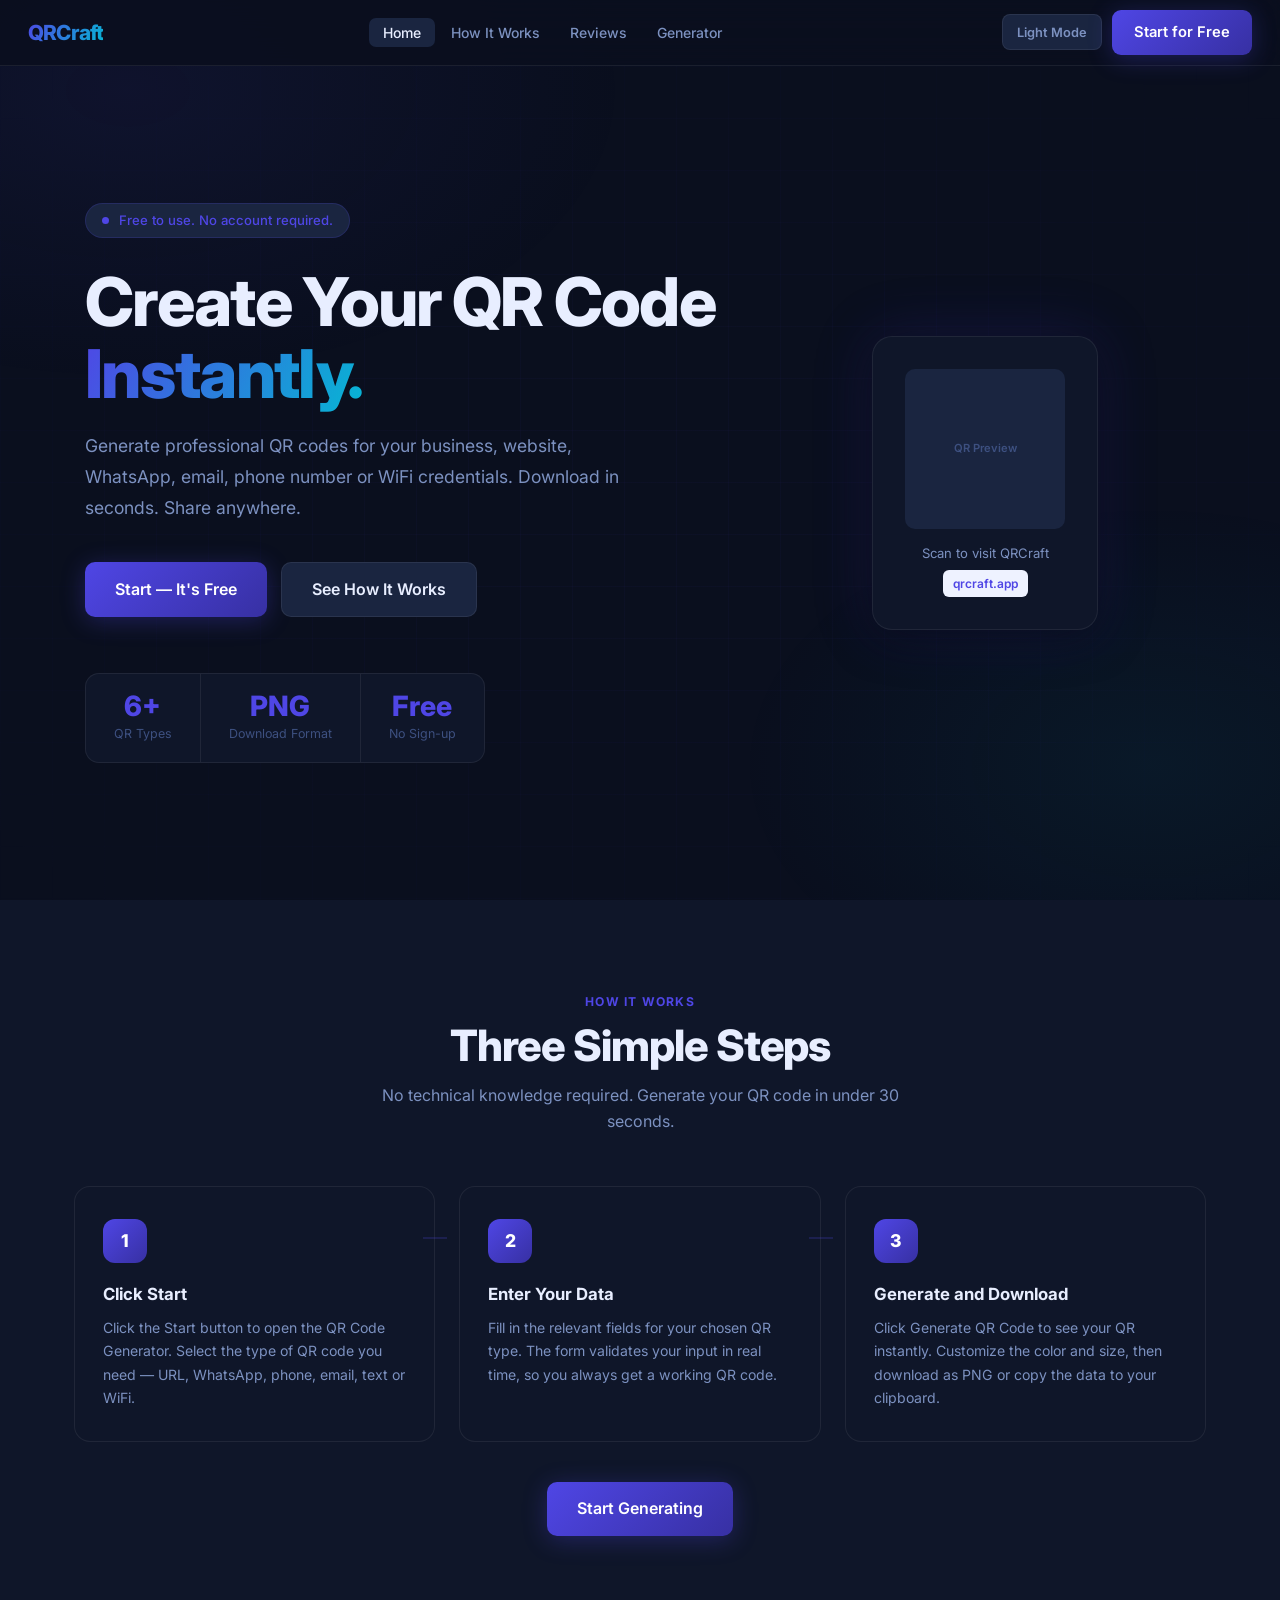
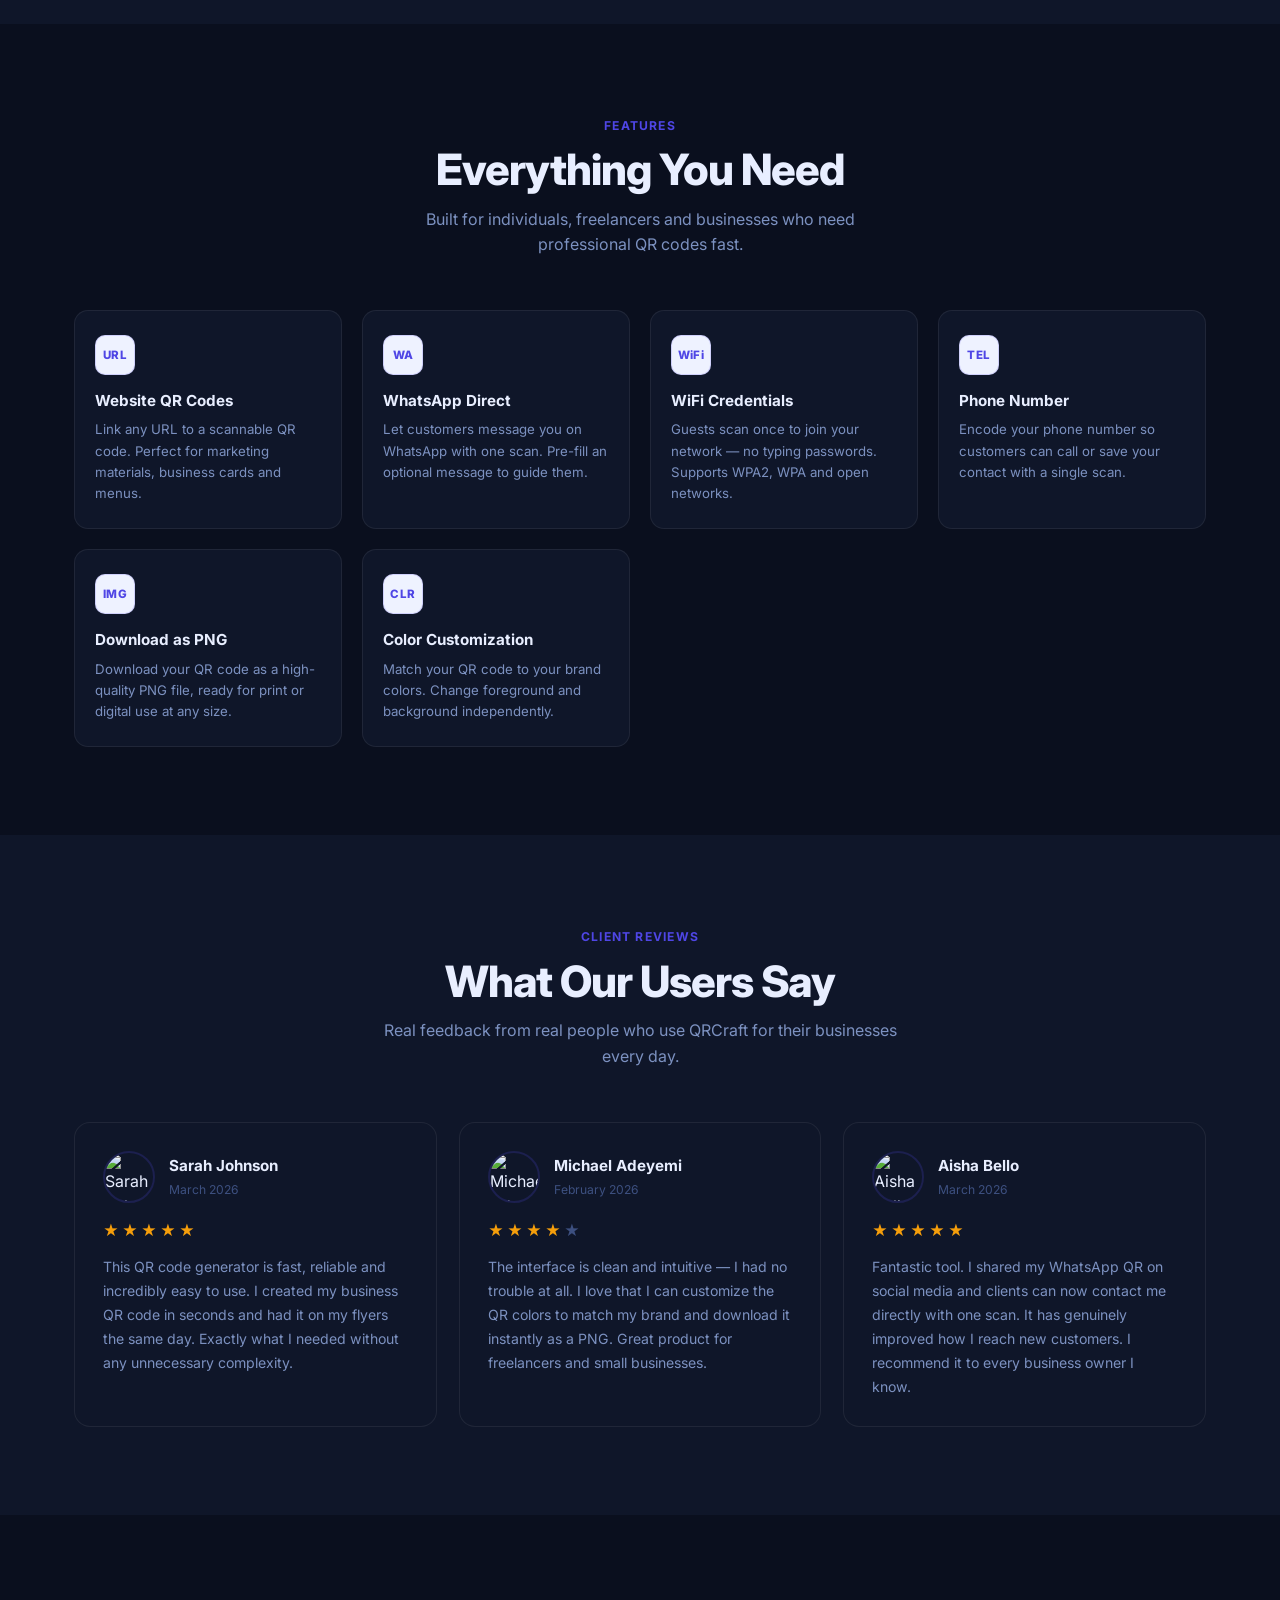
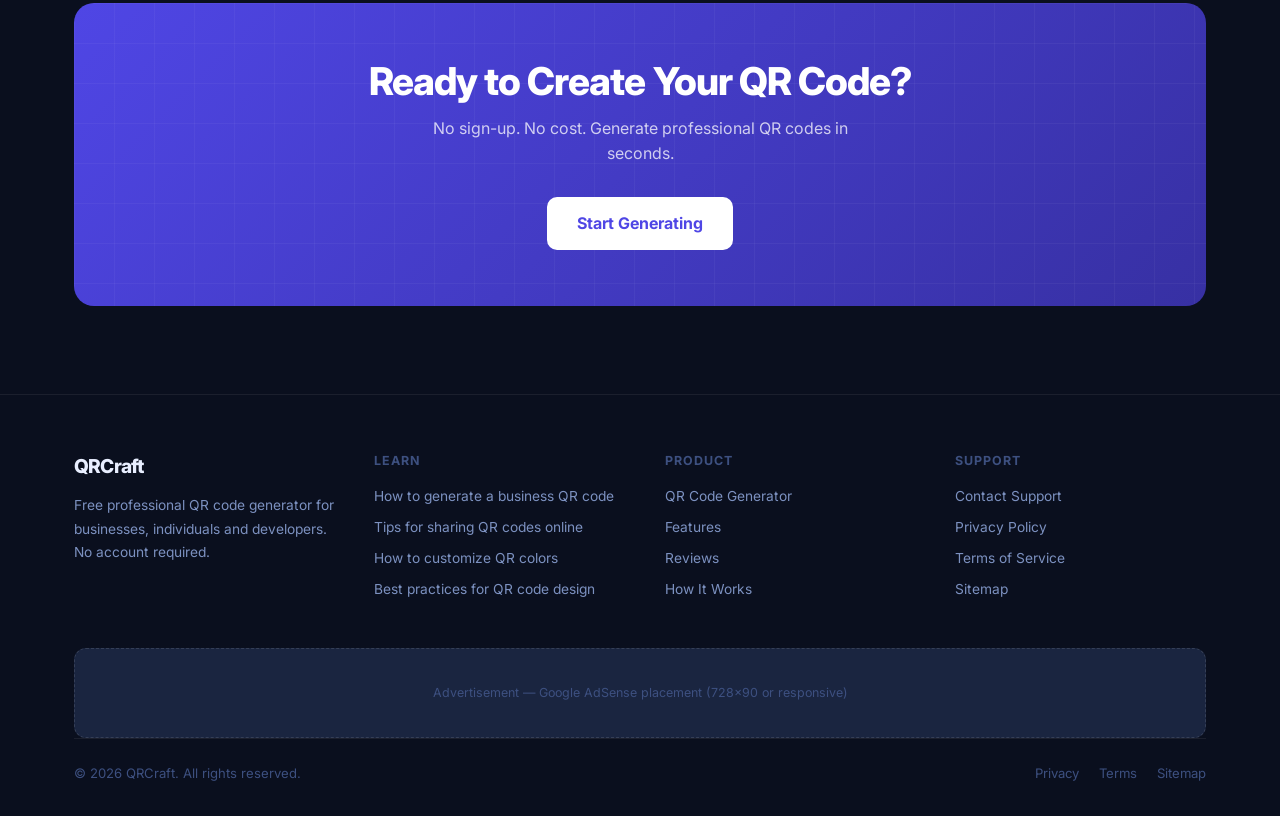
==== index.html @ cc289cbf "first commit" ====
<!DOCTYPE html>
<html lang="en" data-theme="dark">
<head>
  <meta charset="UTF-8" />
  <meta name="viewport" content="width=device-width, initial-scale=1.0" />
  <meta name="description" content="QRCraft — Create QR codes instantly for URLs, WhatsApp, Phone, Email, WiFi and more. Free, fast, no sign-up required." />
  <meta name="keywords" content="QR code generator, free QR code, WhatsApp QR, WiFi QR code, business QR code" />
  <meta name="robots" content="index, follow" />
  <title>QRCraft — Create Your QR Code Instantly</title>
  <link rel="preconnect" href="https://fonts.googleapis.com" />
  <link rel="preconnect" href="https://fonts.gstatic.com" crossorigin />
  <link href="https://fonts.googleapis.com/css2?family=Inter:wght@400;500;600;700;800&display=swap" rel="stylesheet" />
   <link rel="stylesheet" href="style.css">
</head>
<body>

  <!-- NAVBAR -->
  <header class="navbar" id="navbar">
    <a href="index.html" class="nav-logo">QRCraft</a>
    <nav>
      <ul class="nav-links">
        <li><a href="#home" class="active">Home</a></li>
        <li><a href="#how-it-works">How It Works</a></li>
        <li><a href="#reviews">Reviews</a></li>
        <li><a href="qrcode.html">Generator</a></li>
      </ul>
    </nav>
    <div class="nav-actions">
      <button class="btn-theme" id="themeToggle">Light Mode</button>
      <a href="qrcode.html" class="btn btn-brand nav-cta">Start for Free</a>
      <button class="hamburger" id="hamburger" aria-label="Open navigation" aria-expanded="false">
        <span></span><span></span><span></span>
      </button>
    </div>
  </header>

  <div class="mobile-nav" id="mobileNav">
    <a href="#home">Home</a>
    <a href="#how-it-works">How It Works</a>
    <a href="#reviews">Reviews</a>
    <a href="qrcode.html">Generator</a>
  </div>

  <!-- HERO -->
  <section id="home" class="hero">
    <div class="hero-grid"></div>
    <div class="container">
      <div class="hero-wrap">
        <div class="hero-content">
          <div class="hero-pill">
            <span class="hero-pill-dot"></span>
            Free to use. No account required.
          </div>
          <h1 class="hero-title">
            Create Your QR Code<br />
            <span class="hero-grad">Instantly.</span>
          </h1>
          <p class="hero-sub">
            Generate professional QR codes for your business, website, WhatsApp,
            email, phone number or WiFi credentials. Download in seconds.
            Share anywhere.
          </p>
          <div class="hero-btns">
            <a href="qrcode.html" class="btn btn-brand btn-lg">Start — It's Free</a>
            <a href="#how-it-works" class="btn btn-ghost btn-lg">See How It Works</a>
          </div>
          <div class="hero-stats">
            <div class="hstat">
              <span class="hstat-num">6+</span>
              <span class="hstat-lbl">QR Types</span>
            </div>
            <div class="hstat">
              <span class="hstat-num">PNG</span>
              <span class="hstat-lbl">Download Format</span>
            </div>
            <div class="hstat">
              <span class="hstat-num">Free</span>
              <span class="hstat-lbl">No Sign-up</span>
            </div>
          </div>
        </div>

        <div class="hero-visual">
          <div class="hero-qr-mockup">
            <div id="heroQR" style="width:160px;height:160px;margin:0 auto 14px;background:var(--surf);border-radius:10px;display:flex;align-items:center;justify-content:center;font-size:.7rem;color:var(--tx3);font-weight:600">
              QR Preview
            </div>
            <div class="hero-qr-caption">Scan to visit QRCraft</div>
            <div class="hero-qr-url">qrcraft.app</div>
          </div>
        </div>
      </div>
    </div>
  </section>

  <!-- HOW IT WORKS -->
  <section id="how-it-works" class="section" style="background:var(--bg2)">
    <div class="container">
      <div class="sec-head">
        <span class="sec-tag">How It Works</span>
        <h2 class="sec-title">Three Simple Steps</h2>
        <p class="sec-sub">No technical knowledge required. Generate your QR code in under 30 seconds.</p>
      </div>
      <div class="hiw-grid">
        <div class="hiw-card">
          <div class="hiw-num">1</div>
          <div class="hiw-title">Click Start</div>
          <p class="hiw-desc">Click the Start button to open the QR Code Generator. Select the type of QR code you need — URL, WhatsApp, phone, email, text or WiFi.</p>
          <div class="hiw-connector"></div>
        </div>
        <div class="hiw-card">
          <div class="hiw-num">2</div>
          <div class="hiw-title">Enter Your Data</div>
          <p class="hiw-desc">Fill in the relevant fields for your chosen QR type. The form validates your input in real time, so you always get a working QR code.</p>
          <div class="hiw-connector"></div>
        </div>
        <div class="hiw-card">
          <div class="hiw-num">3</div>
          <div class="hiw-title">Generate and Download</div>
          <p class="hiw-desc">Click Generate QR Code to see your QR instantly. Customize the color and size, then download as PNG or copy the data to your clipboard.</p>
        </div>
      </div>
      <div style="text-align:center;margin-top:40px">
        <a href="qrcode.html" class="btn btn-brand btn-lg">Start Generating</a>
      </div>
    </div>
  </section>

  <!-- FEATURES -->
  <section id="features" class="section">
    <div class="container">
      <div class="sec-head">
        <span class="sec-tag">Features</span>
        <h2 class="sec-title">Everything You Need</h2>
        <p class="sec-sub">Built for individuals, freelancers and businesses who need professional QR codes fast.</p>
      </div>
      <div class="features-grid">
        <div class="feature-card">
          <div class="feature-icon">URL</div>
          <div class="feature-title">Website QR Codes</div>
          <p class="feature-desc">Link any URL to a scannable QR code. Perfect for marketing materials, business cards and menus.</p>
        </div>
        <div class="feature-card">
          <div class="feature-icon">WA</div>
          <div class="feature-title">WhatsApp Direct</div>
          <p class="feature-desc">Let customers message you on WhatsApp with one scan. Pre-fill an optional message to guide them.</p>
        </div>
        <div class="feature-card">
          <div class="feature-icon">WiFi</div>
          <div class="feature-title">WiFi Credentials</div>
          <p class="feature-desc">Guests scan once to join your network — no typing passwords. Supports WPA2, WPA and open networks.</p>
        </div>
        <div class="feature-card">
          <div class="feature-icon">TEL</div>
          <div class="feature-title">Phone Number</div>
          <p class="feature-desc">Encode your phone number so customers can call or save your contact with a single scan.</p>
        </div>
        <div class="feature-card">
          <div class="feature-icon">IMG</div>
          <div class="feature-title">Download as PNG</div>
          <p class="feature-desc">Download your QR code as a high-quality PNG file, ready for print or digital use at any size.</p>
        </div>
        <div class="feature-card">
          <div class="feature-icon">CLR</div>
          <div class="feature-title">Color Customization</div>
          <p class="feature-desc">Match your QR code to your brand colors. Change foreground and background independently.</p>
        </div>
      </div>
    </div>
  </section>

  <!-- CLIENT REVIEWS -->
  <section id="reviews" class="section" style="background:var(--bg2)">
    <div class="container">
      <div class="sec-head">
        <span class="sec-tag">Client Reviews</span>
        <h2 class="sec-title">What Our Users Say</h2>
        <p class="sec-sub">Real feedback from real people who use QRCraft for their businesses every day.</p>
      </div>
      <div class="reviews-grid">

        <!-- Review 1 -->
        <div class="review-card">
          <div class="review-header">
            <img
              src="https://images.unsplash.com/photo-1494790108755-2616b612b786?w=100&h=100&fit=crop&crop=face"
              alt="Sarah Johnson"
              class="review-avatar"
              loading="lazy"
            />
            <div>
              <div class="review-name">Sarah Johnson</div>
              <div class="review-date">March 2026</div>
            </div>
          </div>
          <div class="review-stars">
            <span class="star">&#9733;</span>
            <span class="star">&#9733;</span>
            <span class="star">&#9733;</span>
            <span class="star">&#9733;</span>
            <span class="star">&#9733;</span>
          </div>
          <p class="review-text">
            This QR code generator is fast, reliable and incredibly easy to use.
            I created my business QR code in seconds and had it on my flyers the same day.
            Exactly what I needed without any unnecessary complexity.
          </p>
        </div>

        <!-- Review 2 -->
        <div class="review-card">
          <div class="review-header">
            <img
              src="https://images.unsplash.com/photo-1507003211169-0a1dd7228f2d?w=100&h=100&fit=crop&crop=face"
              alt="Michael Adeyemi"
              class="review-avatar"
              loading="lazy"
            />
            <div>
              <div class="review-name">Michael Adeyemi</div>
              <div class="review-date">February 2026</div>
            </div>
          </div>
          <div class="review-stars">
            <span class="star">&#9733;</span>
            <span class="star">&#9733;</span>
            <span class="star">&#9733;</span>
            <span class="star">&#9733;</span>
            <span class="star" style="color:var(--tx3)">&#9733;</span>
          </div>
          <p class="review-text">
            The interface is clean and intuitive — I had no trouble at all.
            I love that I can customize the QR colors to match my brand and download
            it instantly as a PNG. Great product for freelancers and small businesses.
          </p>
        </div>

        <!-- Review 3 -->
        <div class="review-card">
          <div class="review-header">
            <img
              src="https://images.unsplash.com/photo-1531123897727-8f129e1688ce?w=100&h=100&fit=crop&crop=face"
              alt="Aisha Bello"
              class="review-avatar"
              loading="lazy"
            />
            <div>
              <div class="review-name">Aisha Bello</div>
              <div class="review-date">March 2026</div>
            </div>
          </div>
          <div class="review-stars">
            <span class="star">&#9733;</span>
            <span class="star">&#9733;</span>
            <span class="star">&#9733;</span>
            <span class="star">&#9733;</span>
            <span class="star">&#9733;</span>
          </div>
          <p class="review-text">
            Fantastic tool. I shared my WhatsApp QR on social media and clients
            can now contact me directly with one scan. It has genuinely improved
            how I reach new customers. I recommend it to every business owner I know.
          </p>
        </div>

      </div>
    </div>
  </section>

  <!-- CTA BANNER -->
  <section class="section">
    <div class="container">
      <div style="background:linear-gradient(135deg,var(--brand),var(--brand-dark));border-radius:20px;padding:56px 48px;text-align:center;position:relative;overflow:hidden">
        <div style="position:absolute;inset:0;background-image:linear-gradient(rgba(255,255,255,.04) 1px,transparent 1px),linear-gradient(90deg,rgba(255,255,255,.04) 1px,transparent 1px);background-size:40px 40px;pointer-events:none"></div>
        <h2 style="font-size:clamp(1.8rem,4vw,2.4rem);font-weight:800;color:#fff;margin-bottom:12px;position:relative">Ready to Create Your QR Code?</h2>
        <p style="color:rgba(255,255,255,.75);font-size:1rem;margin-bottom:30px;max-width:480px;margin-left:auto;margin-right:auto;position:relative">No sign-up. No cost. Generate professional QR codes in seconds.</p>
        <a href="qrcode.html" class="btn btn-lg" style="background:#fff;color:var(--brand);font-weight:700;position:relative">Start Generating</a>
      </div>
    </div>
  </section>

  <!-- FOOTER -->
  <footer class="footer">
    <div class="container">
      <div class="footer-grid">
        <div>
          <div class="nav-logo" style="-webkit-text-fill-color:unset;background:none;color:var(--tx);font-size:1.2rem;font-weight:800">QRCraft</div>
          <p class="footer-brand-desc">Free professional QR code generator for businesses, individuals and developers. No account required.</p>
        </div>
        <div>
          <div class="footer-col-title">Learn</div>
          <div class="footer-links">
            <a href="qrcode.html#how-it-works">How to generate a business QR code</a>
            <a href="qrcode.html#how-it-works">Tips for sharing QR codes online</a>
            <a href="qrcode.html#features">How to customize QR colors</a>
            <a href="qrcode.html#features">Best practices for QR code design</a>
          </div>
        </div>
        <div>
          <div class="footer-col-title">Product</div>
          <div class="footer-links">
            <a href="qrcode.html">QR Code Generator</a>
            <a href="#features">Features</a>
            <a href="#reviews">Reviews</a>
            <a href="#how-it-works">How It Works</a>
          </div>
        </div>
        <div>
          <div class="footer-col-title">Support</div>
          <div class="footer-links">
            <a href="mailto:support@qrcraft.app">Contact Support</a>
            <a href="#">Privacy Policy</a>
            <a href="#">Terms of Service</a>
            <a href="#">Sitemap</a>
          </div>
        </div>
      </div>

      <!-- Ad Slot -->
      <div class="ad-slot">
        Advertisement — Google AdSense placement (728x90 or responsive)
      </div>

      <div class="footer-bottom">
        <span>&copy; 2026 QRCraft. All rights reserved.</span>
        <div class="footer-bottom-links">
          <a href="#">Privacy</a>
          <a href="#">Terms</a>
          <a href="#">Sitemap</a>
        </div>
      </div>
    </div>
  </footer>

  <!-- BACK TO TOP -->
  <button class="btt" id="btt" onclick="window.scrollTo({top:0,behavior:'smooth'})" aria-label="Back to top">&#8593;</button>

  <!-- TOAST -->
  <div class="toast-region" id="toastRegion"></div>

  <script>
    // Theme
    const saved = localStorage.getItem('qrc_theme') || 'dark';
    document.documentElement.setAttribute('data-theme', saved);
    document.getElementById('themeToggle').textContent = saved === 'dark' ? 'Light Mode' : 'Dark Mode';
    document.getElementById('themeToggle').addEventListener('click', function() {
      const cur = document.documentElement.getAttribute('data-theme');
      const next = cur === 'dark' ? 'light' : 'dark';
      document.documentElement.setAttribute('data-theme', next);
      localStorage.setItem('qrc_theme', next);
      this.textContent = next === 'dark' ? 'Light Mode' : 'Dark Mode';
    });
    // Hamburger
    document.getElementById('hamburger').addEventListener('click', function() {
      const nav = document.getElementById('mobileNav');
      const open = nav.classList.toggle('open');
      this.classList.toggle('open', open);
      this.setAttribute('aria-expanded', String(open));
    });
    // Back to top
    window.addEventListener('scroll', () => {
      document.getElementById('btt').classList.toggle('vis', window.scrollY > 400);
    }, { passive: true });
    // Hero QR mockup (static demo)
    window.addEventListener('load', function() {
      if (window.QRCode) {
        const wrap = document.getElementById('heroQR');
        wrap.innerHTML = '';
        new QRCode(wrap, { text: 'https://qrcraft.app', width: 160, height: 160, colorDark: '#4f46e5', colorLight: '#ffffff', correctLevel: QRCode.CorrectLevel.M });
      }
    });
  </script>
  <script src="https://cdnjs.cloudflare.com/ajax/libs/qrcodejs/1.0.0/qrcode.min.js"></script>
</body>
</html>
---- style.css ----
/* ============================================================
   QRCraft — style.css
   Two-color system: Indigo #4f46e5 (brand) + Slate neutrals
   Font: Inter (Google Fonts)
   Mobile-first, production SaaS design system
============================================================ */

/* ── DESIGN TOKENS ── */
:root {
  --brand:       #4f46e5;
  --brand-dark:  #3730a3;
  --brand-light: #eef2ff;
  --brand-glow:  rgba(79, 70, 229, 0.22);
  --brand-border:rgba(79, 70, 229, 0.2);

  --accent:      #06b6d4;
  --accent-dark: #0891b2;

  --success:     #16a34a;
  --danger:      #dc2626;
  --warn:        #d97706;

  /* Dark theme (default) */
  --bg:          #0a0f1e;
  --bg2:         #0f1629;
  --bg3:         #141d35;
  --glass:       rgba(10, 15, 30, 0.9);
  --surf:        #1a2540;
  --surf2:       #1f2d4a;
  --bdr:         rgba(255, 255, 255, 0.07);
  --bdr2:        rgba(255, 255, 255, 0.12);
  --tx:          #e8eeff;
  --tx2:         #7c91c0;
  --tx3:         #3d5080;
  --shad:        0 8px 40px rgba(0, 0, 0, 0.5);
  --shad-brand:  0 4px 24px rgba(79, 70, 229, 0.3);
}

[data-theme="light"] {
  --bg:          #f5f7ff;
  --bg2:         #ffffff;
  --bg3:         #eef1ff;
  --glass:       rgba(245, 247, 255, 0.94);
  --surf:        #e8edff;
  --surf2:       #dce4ff;
  --bdr:         rgba(0, 0, 0, 0.08);
  --bdr2:        rgba(0, 0, 0, 0.14);
  --tx:          #0d1433;
  --tx2:         #3d5080;
  --tx3:         #8ba3cc;
  --shad:        0 8px 40px rgba(0, 0, 0, 0.1);
  --shad-brand:  0 4px 24px rgba(79, 70, 229, 0.18);
}

/* ── RESET ── */
*, *::before, *::after { box-sizing: border-box; margin: 0; padding: 0; }
html { scroll-behavior: smooth; font-size: 16px; -webkit-font-smoothing: antialiased; }
body {
  font-family: 'Inter', sans-serif;
  background: var(--bg);
  color: var(--tx);
  min-height: 100vh;
  overflow-x: hidden;
  transition: background 0.3s, color 0.3s;
  line-height: 1.6;
}
img  { max-width: 100%; display: block; }
a    { color: inherit; text-decoration: none; }
button { cursor: pointer; font-family: 'Inter', sans-serif; border: none; background: none; }
input, textarea, select { font-family: 'Inter', sans-serif; }
h1, h2, h3, h4 { line-height: 1.15; letter-spacing: -0.025em; }

/* ── AMBIENT BACKGROUND ── */
body::before {
  content: '';
  position: fixed; inset: 0; z-index: 0; pointer-events: none;
  background:
    radial-gradient(ellipse 60% 50% at 10% 10%, rgba(79, 70, 229, 0.08) 0%, transparent 65%),
    radial-gradient(ellipse 50% 45% at 90% 85%, rgba(6, 182, 212, 0.06) 0%, transparent 65%);
}

/* ── LAYOUT ── */
.container { max-width: 1180px; margin: 0 auto; padding: 0 24px; position: relative; z-index: 1; }
.section    { padding: 88px 0; position: relative; z-index: 1; }

/* ── NAVBAR ── */
.navbar {
  position: sticky; top: 0; z-index: 900;
  height: 66px;
  display: flex; align-items: center; justify-content: space-between; gap: 16px;
  padding: 0 28px;
  background: var(--glass);
  backdrop-filter: blur(20px);
  -webkit-backdrop-filter: blur(20px);
  border-bottom: 1px solid var(--bdr);
  transition: background 0.3s;
}
.nav-logo {
  font-size: 1.3rem; font-weight: 800; letter-spacing: -0.04em;
  background: linear-gradient(120deg, var(--brand), var(--accent));
  -webkit-background-clip: text; -webkit-text-fill-color: transparent;
  background-clip: text;
  white-space: nowrap;
}
.nav-links {
  display: flex; align-items: center; gap: 2px; list-style: none;
}
.nav-links a {
  padding: 6px 14px; border-radius: 7px;
  font-size: 0.875rem; font-weight: 500; color: var(--tx2);
  transition: background 0.15s, color 0.15s;
}
.nav-links a:hover, .nav-links a.active { color: var(--tx); background: var(--surf); }
.nav-actions { display: flex; align-items: center; gap: 10px; }
.btn-theme {
  height: 36px; padding: 0 14px; border-radius: 8px;
  background: var(--surf); border: 1.5px solid var(--bdr);
  color: var(--tx2); font-size: 0.8rem; font-weight: 600;
  transition: all 0.15s; white-space: nowrap;
}
.btn-theme:hover { color: var(--tx); background: var(--surf2); }
.hamburger {
  display: none;
  flex-direction: column; justify-content: center; align-items: center; gap: 5px;
  width: 42px; height: 42px; border-radius: 8px;
  background: var(--surf); border: 1.5px solid var(--bdr);
}
.hamburger span { display: block; width: 18px; height: 2px; background: var(--tx); border-radius: 2px; transition: all 0.25s; }
.hamburger.open span:nth-child(1) { transform: translateY(7px) rotate(45deg); }
.hamburger.open span:nth-child(2) { opacity: 0; }
.hamburger.open span:nth-child(3) { transform: translateY(-7px) rotate(-45deg); }
.mobile-nav {
  display: none; position: fixed; top: 66px; left: 0; right: 0; z-index: 899;
  background: var(--glass); backdrop-filter: blur(20px);
  border-bottom: 1px solid var(--bdr);
  flex-direction: column; gap: 2px; padding: 10px 20px 16px;
}
.mobile-nav.open { display: flex; }
.mobile-nav a {
  padding: 11px 14px; border-radius: 8px;
  font-size: 0.95rem; color: var(--tx2);
  transition: background 0.15s, color 0.15s;
}
.mobile-nav a:hover { color: var(--tx); background: var(--surf); }

/* ── BUTTONS ── */
.btn {
  display: inline-flex; align-items: center; justify-content: center; gap: 8px;
  padding: 11px 22px; border-radius: 9px;
  font-size: 0.92rem; font-weight: 600;
  transition: transform 0.15s, box-shadow 0.15s, filter 0.15s;
  cursor: pointer; white-space: nowrap;
}
.btn:active { transform: scale(0.97) !important; }
.btn-brand {
  background: linear-gradient(135deg, var(--brand), var(--brand-dark));
  color: #fff; box-shadow: var(--shad-brand);
}
.btn-brand:hover { transform: translateY(-2px); box-shadow: 0 8px 30px var(--brand-glow); filter: brightness(1.08); }
.btn-ghost {
  background: var(--surf); border: 1.5px solid var(--bdr); color: var(--tx);
}
.btn-ghost:hover { background: var(--surf2); transform: translateY(-1px); }
.btn-outline-brand {
  background: transparent; border: 2px solid var(--brand); color: var(--brand);
}
.btn-outline-brand:hover { background: var(--brand-light); transform: translateY(-1px); }
.btn-lg  { padding: 14px 30px; font-size: 1rem; border-radius: 10px; }
.btn-sm  { padding: 7px 14px; font-size: 0.82rem; }
.btn-block { width: 100%; }

/* ── BADGES ── */
.badge {
  display: inline-flex; align-items: center; padding: 3px 10px;
  border-radius: 100px; font-size: 0.72rem; font-weight: 700; letter-spacing: 0.04em;
}
.bdg-brand { background: var(--brand-light); color: var(--brand); border: 1px solid var(--brand-border); }
.bdg-success { background: rgba(22, 163, 74, 0.1); color: var(--success); border: 1px solid rgba(22, 163, 74, 0.25); }
.bdg-warn   { background: rgba(217, 119, 6, 0.1); color: var(--warn);    border: 1px solid rgba(217, 119, 6, 0.25); }

/* ── FORM ELEMENTS ── */
.fi {
  width: 100%; background: var(--surf); border: 1.5px solid var(--bdr);
  color: var(--tx); border-radius: 9px; padding: 11px 15px;
  font-size: 0.92rem; outline: none;
  transition: border-color 0.15s, box-shadow 0.15s;
  -webkit-appearance: none;
}
.fi:focus { border-color: var(--brand); box-shadow: 0 0 0 3px var(--brand-glow); }
.fi::placeholder { color: var(--tx3); }
.fi.error { border-color: var(--danger); box-shadow: 0 0 0 3px rgba(220, 38, 38, 0.15); }
select.fi { cursor: pointer; }
select.fi option { background: var(--bg2); color: var(--tx); }
.fi-group { display: flex; flex-direction: column; gap: 5px; margin-bottom: 16px; }
.fi-label {
  font-size: 0.8rem; font-weight: 600; color: var(--tx2);
  text-transform: uppercase; letter-spacing: 0.03em;
}
.fi-error { font-size: 0.78rem; color: var(--danger); margin-top: 3px; display: none; }
.fi-error.show { display: block; }
.fi-hint  { font-size: 0.78rem; color: var(--tx3); margin-top: 3px; }

/* ── SECTION HEADER ── */
.sec-head  { text-align: center; margin-bottom: 52px; }
.sec-tag   { display: inline-block; font-size: 0.76rem; font-weight: 700; letter-spacing: 0.1em; text-transform: uppercase; color: var(--brand); margin-bottom: 10px; }
.sec-title { font-size: clamp(1.9rem, 4vw, 2.7rem); font-weight: 800; margin-bottom: 12px; }
.sec-sub   { color: var(--tx2); font-size: 1rem; max-width: 520px; margin: 0 auto; }

/* ── HERO (landing page) ── */
.hero {
  min-height: calc(100vh - 66px);
  display: flex; align-items: center;
  padding: 80px 0;
  position: relative; overflow: hidden;
}
.hero-grid {
  position: absolute; inset: 0; pointer-events: none;
  background-image:
    linear-gradient(rgba(79, 70, 229, 0.04) 1px, transparent 1px),
    linear-gradient(90deg, rgba(79, 70, 229, 0.04) 1px, transparent 1px);
  background-size: 52px 52px;
  mask-image: radial-gradient(ellipse 75% 75% at 50% 50%, black 20%, transparent 100%);
  -webkit-mask-image: radial-gradient(ellipse 75% 75% at 50% 50%, black 20%, transparent 100%);
}
.hero-content { max-width: 680px; position: relative; z-index: 1; }
.hero-pill {
  display: inline-flex; align-items: center; gap: 10px;
  background: var(--surf); border: 1px solid var(--brand-border);
  border-radius: 100px; padding: 6px 16px;
  font-size: 0.82rem; font-weight: 500; color: var(--brand);
  margin-bottom: 28px;
  animation: fsd 0.6s ease both;
}
.hero-pill-dot { width: 7px; height: 7px; border-radius: 50%; background: var(--brand); animation: pulse 2s infinite; }
@keyframes pulse { 0%,100%{opacity:1;transform:scale(1)} 50%{opacity:.5;transform:scale(1.5)} }
.hero-title {
  font-size: clamp(2.6rem, 6vw, 4.2rem); font-weight: 800; line-height: 1.07;
  margin-bottom: 22px;
  animation: fsd 0.6s 0.1s ease both;
}
.hero-grad {
  background: linear-gradient(120deg, var(--brand), var(--accent));
  -webkit-background-clip: text; -webkit-text-fill-color: transparent; background-clip: text;
}
.hero-sub {
  font-size: 1.1rem; color: var(--tx2); line-height: 1.75; max-width: 560px;
  margin-bottom: 38px;
  animation: fsd 0.6s 0.18s ease both;
}
.hero-btns {
  display: flex; gap: 14px; flex-wrap: wrap;
  animation: fsd 0.6s 0.26s ease both;
  margin-bottom: 56px;
}
.hero-stats {
  display: grid; grid-template-columns: repeat(3, auto);
  gap: 0; width: fit-content;
  background: var(--bg2); border: 1px solid var(--bdr);
  border-radius: 14px; overflow: hidden;
  animation: fsd 0.6s 0.34s ease both;
}
.hstat {
  padding: 18px 28px; text-align: center;
  border-right: 1px solid var(--bdr);
}
.hstat:last-child { border-right: none; }
.hstat-num { display: block; font-size: 1.75rem; font-weight: 800; color: var(--brand); line-height: 1; margin-bottom: 4px; }
.hstat-lbl { display: block; font-size: 0.78rem; color: var(--tx3); }
@keyframes fsd { from{opacity:0;transform:translateY(-14px)} to{opacity:1;transform:translateY(0)} }

/* Hero visual (right column) */
.hero-wrap { display: grid; grid-template-columns: 1fr 420px; gap: 60px; align-items: center; }
.hero-visual {
  position: relative; z-index: 1;
  display: flex; justify-content: center; align-items: center;
}
.hero-qr-mockup {
  background: var(--bg2); border: 1.5px solid var(--bdr);
  border-radius: 20px; padding: 32px;
  box-shadow: var(--shad), 0 0 60px var(--brand-glow);
  text-align: center;
  animation: fsd 0.6s 0.4s ease both;
}
.hero-qr-mockup canvas, .hero-qr-mockup img { margin: 0 auto 16px; display: block; }
.hero-qr-caption { font-size: 0.82rem; color: var(--tx2); }
.hero-qr-url {
  font-size: 0.75rem; color: var(--brand); font-weight: 600;
  background: var(--brand-light); padding: 4px 10px; border-radius: 6px;
  margin-top: 6px; display: inline-block;
}

/* ── HOW IT WORKS ── */
.hiw-grid {
  display: grid; grid-template-columns: repeat(3, 1fr); gap: 24px;
}
.hiw-card {
  background: var(--bg2); border: 1.5px solid var(--bdr);
  border-radius: 16px; padding: 32px 28px;
  transition: border-color 0.2s, transform 0.2s;
  position: relative;
}
.hiw-card:hover { border-color: var(--brand-border); transform: translateY(-4px); }
.hiw-num {
  width: 44px; height: 44px; border-radius: 12px;
  background: linear-gradient(135deg, var(--brand), var(--brand-dark));
  color: #fff; font-size: 1.1rem; font-weight: 800;
  display: flex; align-items: center; justify-content: center;
  margin-bottom: 18px;
}
.hiw-title { font-size: 1.05rem; font-weight: 700; margin-bottom: 8px; }
.hiw-desc  { font-size: 0.88rem; color: var(--tx2); line-height: 1.65; }
.hiw-connector {
  position: absolute; top: 50px; right: -13px; z-index: 2;
  width: 24px; height: 2px; background: var(--brand-border);
}

/* ── REVIEWS ── */
.reviews-grid {
  display: grid; grid-template-columns: repeat(3, 1fr); gap: 22px;
}
.review-card {
  background: var(--bg2); border: 1.5px solid var(--bdr);
  border-radius: 16px; padding: 28px;
  transition: border-color 0.2s, transform 0.2s, box-shadow 0.2s;
}
.review-card:hover { border-color: var(--brand-border); transform: translateY(-3px); box-shadow: 0 12px 40px rgba(79, 70, 229, 0.12); }
.review-header { display: flex; align-items: center; gap: 14px; margin-bottom: 16px; }
.review-avatar {
  width: 52px; height: 52px; border-radius: 50%;
  object-fit: cover; flex-shrink: 0;
  border: 2px solid var(--brand-border);
}
.review-name  { font-size: 0.95rem; font-weight: 700; margin-bottom: 2px; }
.review-date  { font-size: 0.76rem; color: var(--tx3); }
.review-stars { display: flex; gap: 3px; margin-bottom: 12px; }
.star { color: #f59e0b; font-size: 0.95rem; }
.star-half { position: relative; display: inline-block; }
.review-text { font-size: 0.88rem; color: var(--tx2); line-height: 1.7; }

/* ── QR GENERATOR PAGE ── */
.generator-layout {
  display: grid; grid-template-columns: 1fr 360px; gap: 28px; align-items: start;
}
.gen-form-card {
  background: var(--bg2); border: 1.5px solid var(--bdr);
  border-radius: 18px; overflow: hidden;
}
.gen-form-head {
  padding: 20px 24px; background: var(--bg3);
  border-bottom: 1px solid var(--bdr);
  display: flex; align-items: center; justify-content: space-between;
}
.gen-form-title { font-size: 1rem; font-weight: 700; }
.gen-form-body  { padding: 24px; }

/* QR Type Selector */
.type-grid {
  display: grid; grid-template-columns: repeat(3, 1fr); gap: 8px;
  margin-bottom: 24px;
}
.type-btn {
  padding: 11px 8px; border-radius: 9px;
  border: 1.5px solid var(--bdr); background: var(--surf);
  color: var(--tx2); font-size: 0.8rem; font-weight: 600;
  cursor: pointer; transition: all 0.15s; text-align: center;
}
.type-btn:hover { border-color: var(--brand-border); color: var(--tx); }
.type-btn.active {
  border-color: var(--brand); background: var(--brand-light);
  color: var(--brand); box-shadow: 0 0 0 3px var(--brand-glow);
}
.type-icon { display: block; font-size: 0.8rem; font-weight: 800; letter-spacing: 0.02em; margin-bottom: 4px; }

/* Dynamic fields */
.fields-group { display: flex; flex-direction: column; gap: 0; }

/* QR Customize */
.customize-row {
  display: grid; grid-template-columns: 1fr 1fr 1fr; gap: 12px;
  margin-top: 4px;
}
.color-input-wrap { display: flex; gap: 8px; align-items: center; }
.color-swatch { width: 40px; height: 40px; border-radius: 8px; border: 1.5px solid var(--bdr); cursor: pointer; padding: 2px; background: var(--surf); flex-shrink: 0; }
.color-swatch + .fi { flex: 1; }

/* QR Preview Panel */
.qr-panel {
  position: sticky; top: 82px;
  background: var(--bg2); border: 1.5px solid var(--bdr);
  border-radius: 18px; overflow: hidden;
  display: flex; flex-direction: column;
}
.qr-panel-head {
  padding: 16px 20px; background: var(--bg3);
  border-bottom: 1px solid var(--bdr);
  display: flex; align-items: center; justify-content: space-between;
}
.qr-panel-label { font-size: 0.92rem; font-weight: 700; }
.qr-panel-body  { padding: 28px 24px; display: flex; flex-direction: column; align-items: center; }
.qr-output {
  width: 220px; height: 220px;
  background: var(--surf); border-radius: 12px;
  display: flex; align-items: center; justify-content: center;
  margin-bottom: 20px; overflow: hidden;
  position: relative;
}
.qr-output canvas, .qr-output img { max-width: 100%; max-height: 100%; }
.qr-placeholder {
  text-align: center; color: var(--tx3); font-size: 0.82rem; padding: 20px;
  line-height: 1.6;
}
.qr-placeholder-icon {
  width: 52px; height: 52px; border-radius: 12px;
  border: 2px dashed var(--bdr2); margin: 0 auto 12px;
  display: flex; align-items: center; justify-content: center;
  font-size: 0.75rem; font-weight: 800; color: var(--tx3);
  letter-spacing: 0.04em;
}
.qr-actions { display: flex; flex-direction: column; gap: 9px; width: 100%; }
.qr-meta { font-size: 0.76rem; color: var(--tx3); text-align: center; margin-top: 8px; line-height: 1.5; }

/* ── FEATURES STRIP ── */
.features-grid {
  display: grid; grid-template-columns: repeat(auto-fill, minmax(220px, 1fr)); gap: 20px;
}
.feature-card {
  background: var(--bg2); border: 1.5px solid var(--bdr);
  border-radius: 14px; padding: 24px 20px;
  transition: border-color 0.2s, transform 0.2s;
}
.feature-card:hover { border-color: var(--brand-border); transform: translateY(-3px); }
.feature-icon {
  width: 40px; height: 40px; border-radius: 10px;
  background: var(--brand-light); border: 1px solid var(--brand-border);
  display: flex; align-items: center; justify-content: center;
  font-size: 0.72rem; font-weight: 800; color: var(--brand);
  letter-spacing: 0.03em; margin-bottom: 14px;
}
.feature-title { font-size: 0.95rem; font-weight: 700; margin-bottom: 6px; }
.feature-desc  { font-size: 0.83rem; color: var(--tx2); line-height: 1.6; }

/* ── HOW IT WORKS (generator page) ── */
.how-steps { display: flex; flex-direction: column; gap: 16px; max-width: 600px; margin: 0 auto; }
.how-step {
  display: flex; align-items: flex-start; gap: 16px;
  background: var(--bg2); border: 1.5px solid var(--bdr);
  border-radius: 14px; padding: 18px 20px;
}
.how-step-num {
  width: 30px; height: 30px; border-radius: 8px; flex-shrink: 0;
  background: linear-gradient(135deg, var(--brand), var(--brand-dark));
  color: #fff; font-size: 0.8rem; font-weight: 800;
  display: flex; align-items: center; justify-content: center;
}
.how-step-title { font-size: 0.92rem; font-weight: 700; margin-bottom: 3px; }
.how-step-desc  { font-size: 0.83rem; color: var(--tx2); line-height: 1.55; }

/* ── FOOTER ── */
.footer {
  border-top: 1px solid var(--bdr); padding: 56px 0 32px;
  position: relative; z-index: 1;
}
.footer-grid {
  display: grid; grid-template-columns: 260px 1fr 1fr 1fr; gap: 40px;
  margin-bottom: 48px;
}
.footer-brand-desc { font-size: 0.86rem; color: var(--tx2); line-height: 1.7; margin-top: 12px; }
.footer-col-title  { font-size: 0.78rem; font-weight: 700; text-transform: uppercase; letter-spacing: 0.08em; color: var(--tx3); margin-bottom: 14px; }
.footer-links { display: flex; flex-direction: column; gap: 9px; }
.footer-links a {
  font-size: 0.86rem; color: var(--tx2);
  transition: color 0.15s;
}
.footer-links a:hover { color: var(--brand); }
.footer-bottom {
  display: flex; align-items: center; justify-content: space-between; flex-wrap: wrap; gap: 12px;
  padding-top: 24px; border-top: 1px solid var(--bdr);
  font-size: 0.82rem; color: var(--tx3);
}
.footer-bottom-links { display: flex; gap: 20px; }
.footer-bottom-links a { color: var(--tx3); transition: color 0.15s; }
.footer-bottom-links a:hover { color: var(--brand); }

/* Ad slot */
.ad-slot {
  background: var(--surf); border: 1.5px dashed var(--bdr2);
  border-radius: 12px; padding: 20px; text-align: center;
  color: var(--tx3); font-size: 0.78rem; margin-top: 32px;
  min-height: 90px; display: flex; align-items: center; justify-content: center;
}

/* ── TOAST ── */
.toast-region { position: fixed; bottom: 24px; right: 24px; z-index: 2000; display: flex; flex-direction: column; gap: 10px; }
.toast {
  display: flex; align-items: center; gap: 10px;
  background: var(--bg2); border: 1.5px solid var(--bdr);
  border-radius: 12px; padding: 12px 18px;
  box-shadow: var(--shad); font-size: 0.87rem; font-weight: 500;
  animation: tin 0.28s ease; max-width: 320px;
  transition: opacity 0.3s, transform 0.3s;
}
.toast.success { border-color: rgba(22, 163, 74, 0.35); }
.toast.error   { border-color: rgba(220, 38, 38, 0.35); }
.toast-dot { width: 8px; height: 8px; border-radius: 50%; flex-shrink: 0; }
.toast.success .toast-dot { background: var(--success); }
.toast.error   .toast-dot { background: var(--danger); }
@keyframes tin { from{opacity:0;transform:translateY(10px)} to{opacity:1;transform:none} }

/* ── BACK TO TOP ── */
.btt {
  position: fixed; bottom: 24px; left: 24px; z-index: 500;
  width: 42px; height: 42px; border-radius: 50%;
  background: linear-gradient(135deg, var(--brand), var(--brand-dark));
  color: #fff; font-size: 1rem;
  display: flex; align-items: center; justify-content: center;
  box-shadow: var(--shad-brand);
  opacity: 0; pointer-events: none;
  transition: opacity 0.2s, transform 0.2s;
}
.btt.vis { opacity: 1; pointer-events: all; }
.btt:hover { transform: translateY(-3px); }

/* ── DIVIDER ── */
.divider { border: none; border-top: 1px solid var(--bdr); margin: 24px 0; }

/* ── RESPONSIVE ── */
@media (max-width: 1000px) {
  .hero-wrap { grid-template-columns: 1fr; }
  .hero-visual { display: none; }
  .generator-layout { grid-template-columns: 1fr; }
  .qr-panel { position: static; }
  .footer-grid { grid-template-columns: 1fr 1fr; }
}
@media (max-width: 768px) {
  .nav-links { display: none; }
  .hamburger { display: flex; }
  .hiw-grid { grid-template-columns: 1fr; }
  .hiw-connector { display: none; }
  .reviews-grid { grid-template-columns: 1fr; }
  .type-grid { grid-template-columns: repeat(2, 1fr); }
  .customize-row { grid-template-columns: 1fr 1fr; }
  .features-grid { grid-template-columns: 1fr 1fr; }
  .footer-grid { grid-template-columns: 1fr; gap: 28px; }
  .hero-stats { grid-template-columns: 1fr; width: 100%; }
  .hstat { border-right: none; border-bottom: 1px solid var(--bdr); }
  .hstat:last-child { border-bottom: none; }
  .nav-cta { display: none; }
}
@media (max-width: 480px) {
  .container { padding: 0 16px; }
  .hero-title { font-size: 2.1rem; }
  .btn-lg { padding: 12px 22px; font-size: 0.92rem; }
  .type-grid { grid-template-columns: repeat(2, 1fr); }
  .customize-row { grid-template-columns: 1fr; }
  .features-grid { grid-template-columns: 1fr; }
  .section { padding: 60px 0; }
}
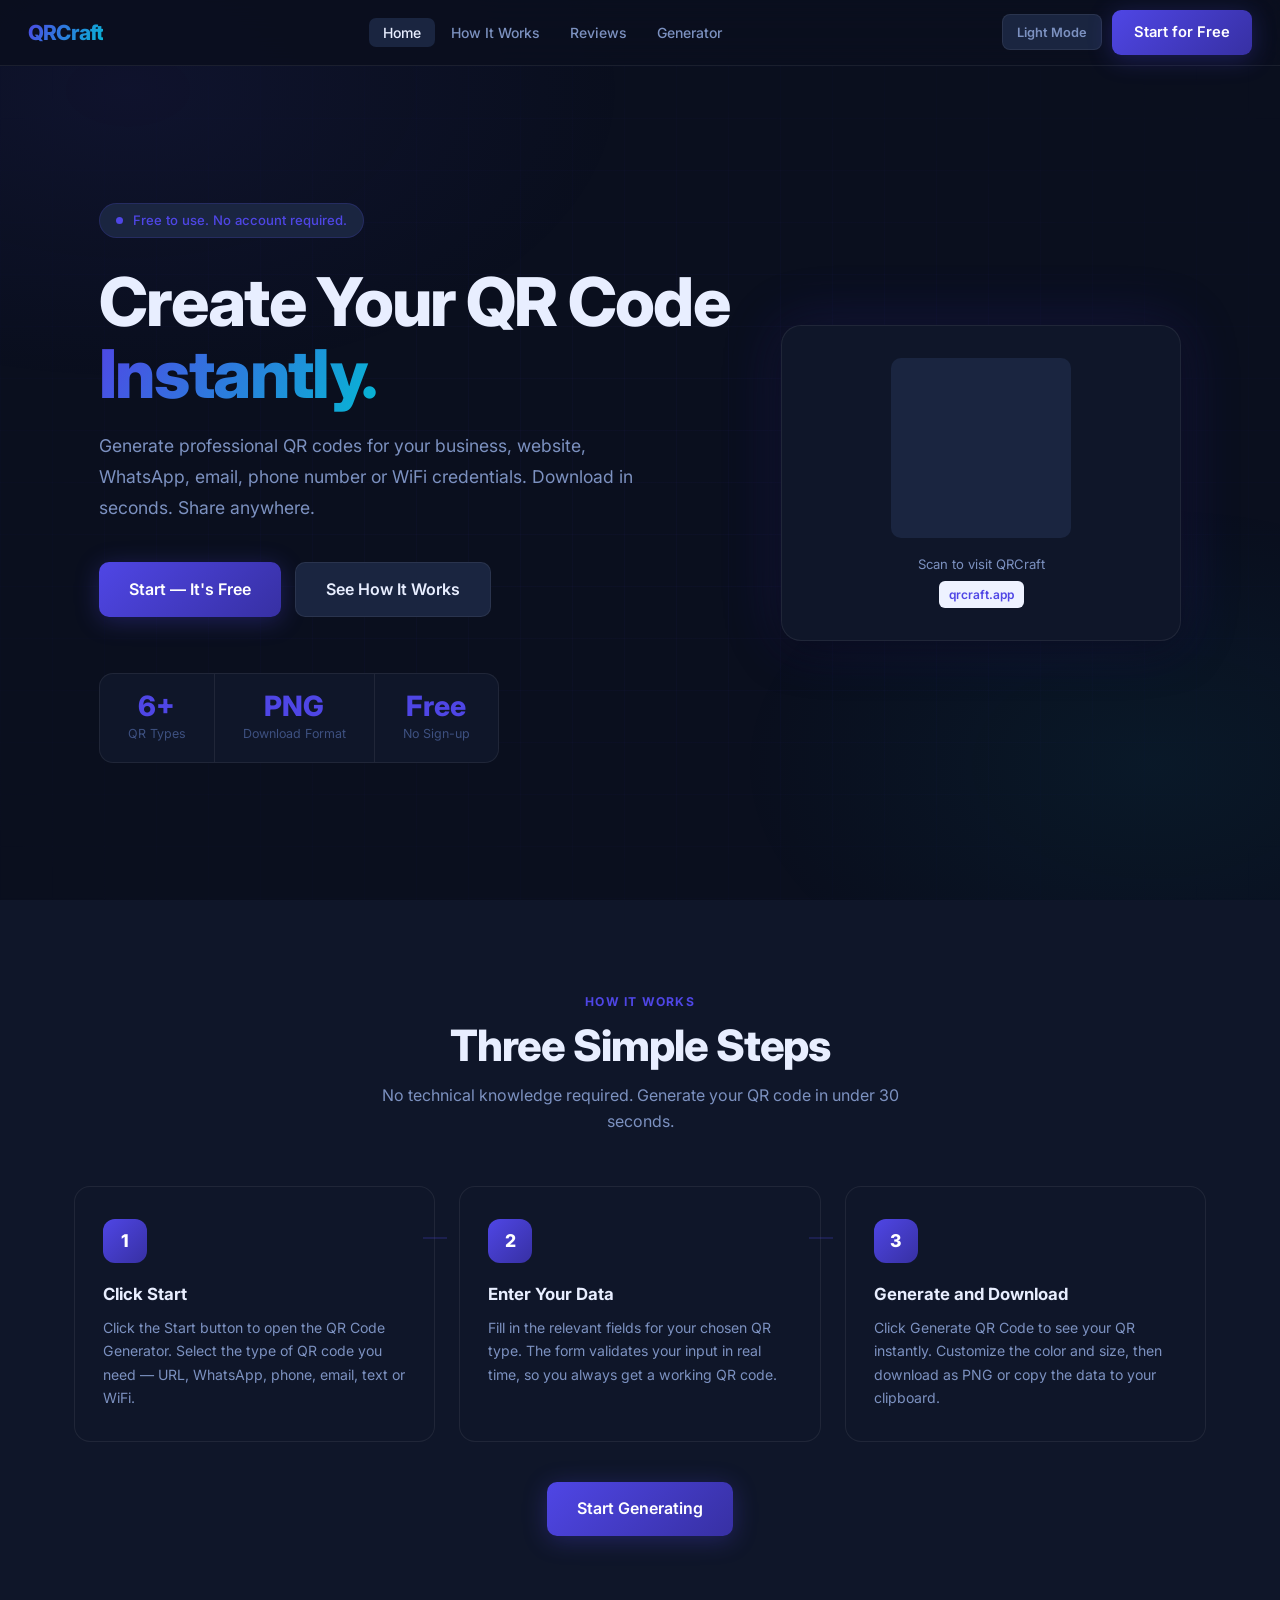
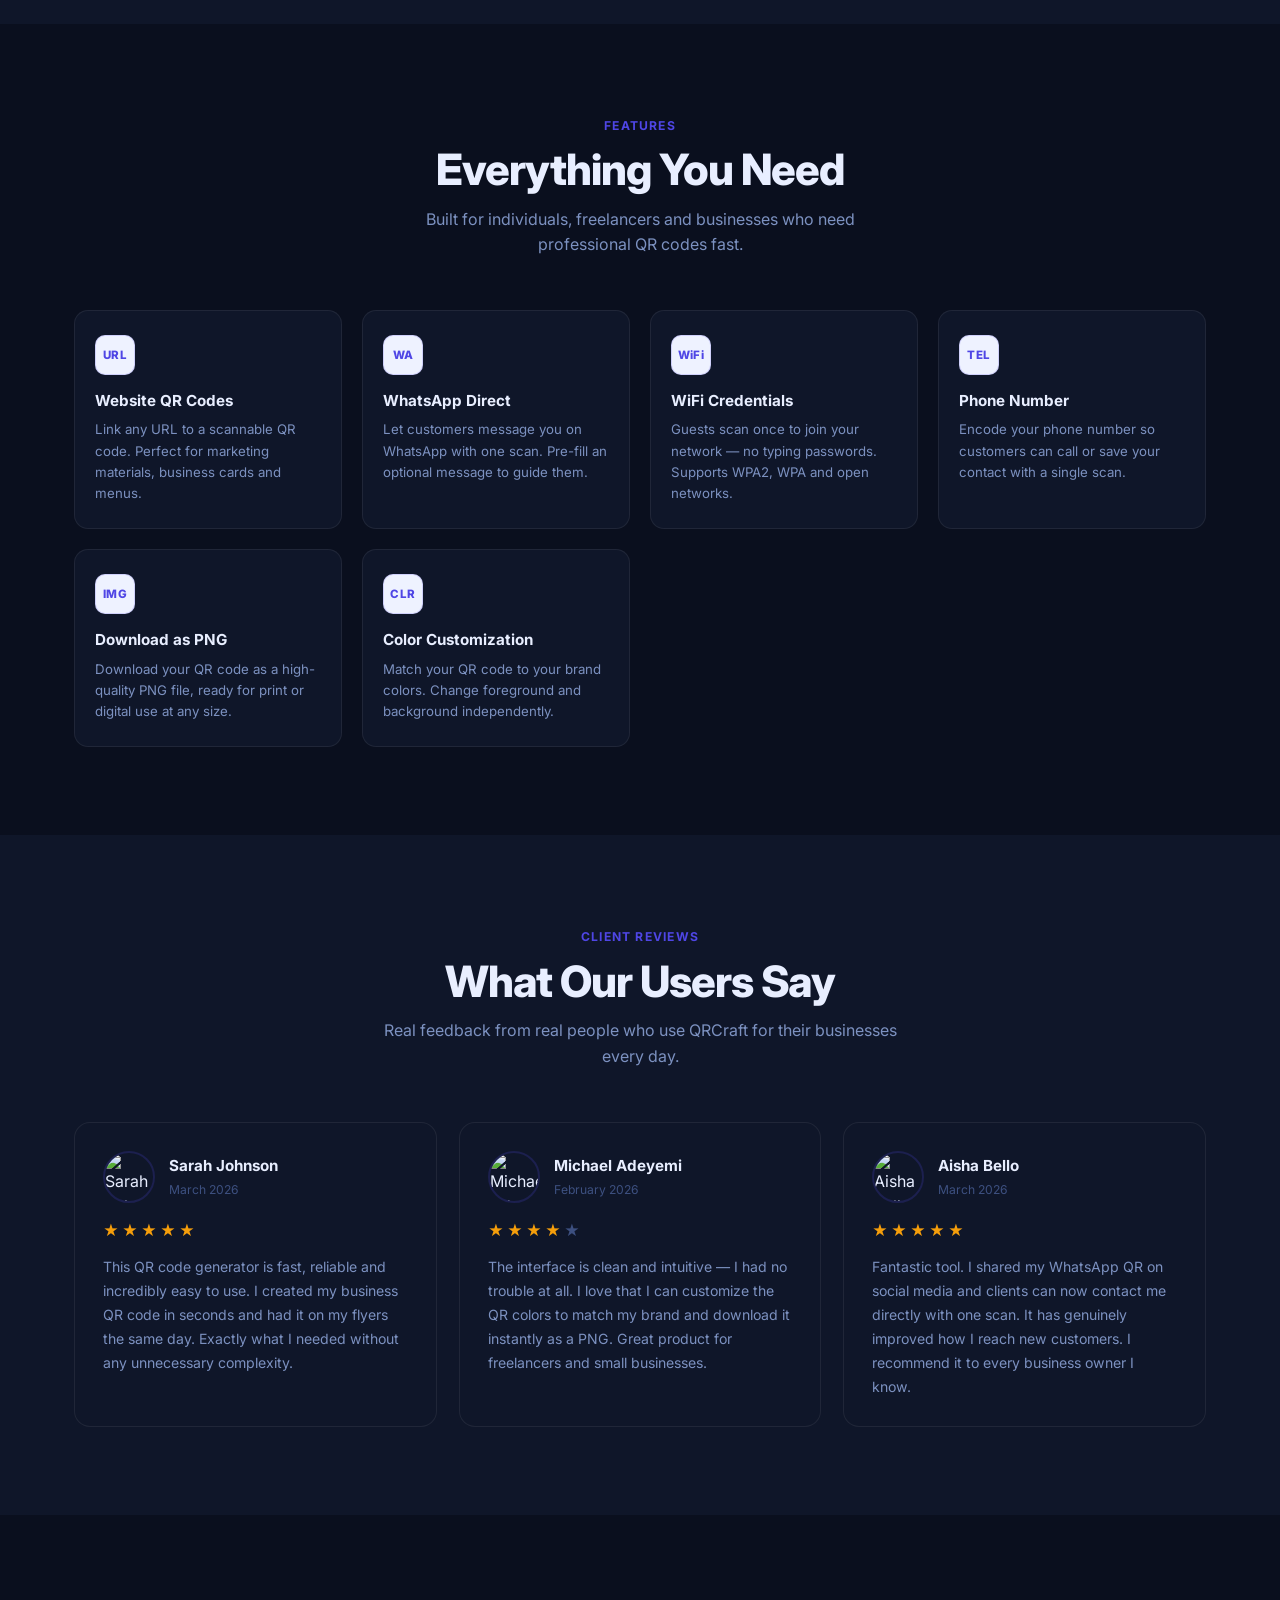
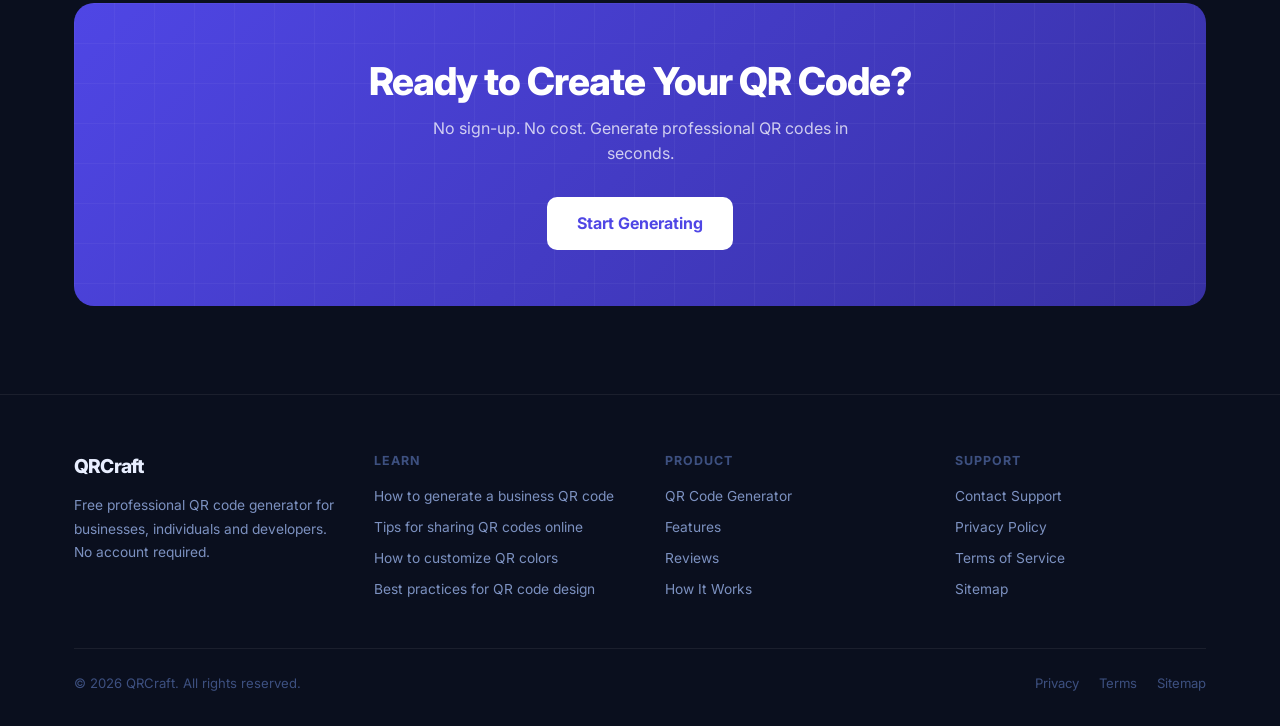
==== commit 1cc39926: "php" ====
--- a/index.html
+++ b/index.html
@@ -10,7 +10,7 @@
   <link rel="preconnect" href="https://fonts.googleapis.com" />
   <link rel="preconnect" href="https://fonts.gstatic.com" crossorigin />
   <link href="https://fonts.googleapis.com/css2?family=Inter:wght@400;500;600;700;800&display=swap" rel="stylesheet" />
-   <link rel="stylesheet" href="style.css">
+  <link rel="stylesheet" href="style.css">
 </head>
 <body>
 
@@ -82,9 +82,7 @@
 
         <div class="hero-visual">
           <div class="hero-qr-mockup">
-            <div id="heroQR" style="width:160px;height:160px;margin:0 auto 14px;background:var(--surf);border-radius:10px;display:flex;align-items:center;justify-content:center;font-size:.7rem;color:var(--tx3);font-weight:600">
-              QR Preview
-            </div>
+            <div id="heroQR" style="width:180px;height:180px;margin:0 auto 16px;border-radius:10px;overflow:hidden;background:var(--surf)"></div>
             <div class="hero-qr-caption">Scan to visit QRCraft</div>
             <div class="hero-qr-url">qrcraft.app</div>
           </div>
@@ -290,10 +288,10 @@
         <div>
           <div class="footer-col-title">Learn</div>
           <div class="footer-links">
-            <a href="qrcode.html#how-it-works">How to generate a business QR code</a>
-            <a href="qrcode.html#how-it-works">Tips for sharing QR codes online</a>
-            <a href="qrcode.html#features">How to customize QR colors</a>
-            <a href="qrcode.html#features">Best practices for QR code design</a>
+            <a href="#" onclick="showComingSoon(event)">How to generate a business QR code</a>
+            <a href="#" onclick="showComingSoon(event)">Tips for sharing QR codes online</a>
+            <a href="#" onclick="showComingSoon(event)">How to customize QR colors</a>
+            <a href="#" onclick="showComingSoon(event)">Best practices for QR code design</a>
           </div>
         </div>
         <div>
@@ -308,29 +306,41 @@
         <div>
           <div class="footer-col-title">Support</div>
           <div class="footer-links">
-            <a href="mailto:support@qrcraft.app">Contact Support</a>
-            <a href="#">Privacy Policy</a>
-            <a href="#">Terms of Service</a>
-            <a href="#">Sitemap</a>
-          </div>
-        </div>
-      </div>
-
-      <!-- Ad Slot -->
-      <div class="ad-slot">
-        Advertisement — Google AdSense placement (728x90 or responsive)
-      </div>
+            <a href="#" onclick="showComingSoon(event)">Contact Support</a>
+            <a href="#" onclick="showComingSoon(event)">Privacy Policy</a>
+            <a href="#" onclick="showComingSoon(event)">Terms of Service</a>
+            <a href="#" onclick="showComingSoon(event)">Sitemap</a>
+          </div>
+        </div>
+      </div>
+
+      <!-- Ad Slot: paste your Google AdSense script tag here -->
+      <div class="ad-slot" style="display:none"></div>
 
       <div class="footer-bottom">
         <span>&copy; 2026 QRCraft. All rights reserved.</span>
         <div class="footer-bottom-links">
-          <a href="#">Privacy</a>
-          <a href="#">Terms</a>
-          <a href="#">Sitemap</a>
+          <a href="#" onclick="showComingSoon(event)">Privacy</a>
+          <a href="#" onclick="showComingSoon(event)">Terms</a>
+          <a href="#" onclick="showComingSoon(event)">Sitemap</a>
         </div>
       </div>
     </div>
   </footer>
+
+
+  <!-- COMING SOON MODAL -->
+  <div id="comingSoonOverlay" style="display:none;position:fixed;inset:0;z-index:9999;background:rgba(0,0,0,.65);backdrop-filter:blur(8px);align-items:center;justify-content:center;padding:24px">
+    <div style="background:var(--bg2);border:1.5px solid var(--bdr);border-radius:20px;padding:40px 36px;max-width:380px;width:100%;text-align:center;box-shadow:0 24px 60px rgba(0,0,0,.5);animation:csIn .25s ease">
+      <div style="width:56px;height:56px;border-radius:14px;background:var(--brand-light);border:1.5px solid var(--brand-border);display:flex;align-items:center;justify-content:center;margin:0 auto 20px;font-size:.75rem;font-weight:800;color:var(--brand);letter-spacing:.04em">SOON</div>
+      <h3 style="font-size:1.3rem;font-weight:800;letter-spacing:-.03em;margin-bottom:10px">Coming Soon</h3>
+      <p style="color:var(--tx2);font-size:.9rem;line-height:1.65;margin-bottom:24px">This page is currently under development and will be available shortly. Thank you for your patience.</p>
+      <button onclick="closeComingSoon()" style="width:100%;padding:12px;border-radius:9px;background:linear-gradient(135deg,var(--brand),var(--brand-dark));color:#fff;font-size:.92rem;font-weight:600;border:none;cursor:pointer;font-family:inherit">Close</button>
+    </div>
+  </div>
+  <style>
+    @keyframes csIn { from{opacity:0;transform:scale(.94)} to{opacity:1;transform:none} }
+  </style>
 
   <!-- BACK TO TOP -->
   <button class="btt" id="btt" onclick="window.scrollTo({top:0,behavior:'smooth'})" aria-label="Back to top">&#8593;</button>
@@ -338,38 +348,82 @@
   <!-- TOAST -->
   <div class="toast-region" id="toastRegion"></div>
 
+  <script src="https://cdnjs.cloudflare.com/ajax/libs/qrcodejs/1.0.0/qrcode.min.js"></script>
   <script>
-    // Theme
-    const saved = localStorage.getItem('qrc_theme') || 'dark';
-    document.documentElement.setAttribute('data-theme', saved);
-    document.getElementById('themeToggle').textContent = saved === 'dark' ? 'Light Mode' : 'Dark Mode';
+    // ── Theme ──
+    (function() {
+      var t = localStorage.getItem('qrc_theme') || 'dark';
+      document.documentElement.setAttribute('data-theme', t);
+      var btn = document.getElementById('themeToggle');
+      if (btn) btn.textContent = t === 'dark' ? 'Light Mode' : 'Dark Mode';
+    })();
     document.getElementById('themeToggle').addEventListener('click', function() {
-      const cur = document.documentElement.getAttribute('data-theme');
-      const next = cur === 'dark' ? 'light' : 'dark';
+      var cur  = document.documentElement.getAttribute('data-theme');
+      var next = cur === 'dark' ? 'light' : 'dark';
       document.documentElement.setAttribute('data-theme', next);
       localStorage.setItem('qrc_theme', next);
       this.textContent = next === 'dark' ? 'Light Mode' : 'Dark Mode';
     });
-    // Hamburger
+
+    // ── Hamburger ──
     document.getElementById('hamburger').addEventListener('click', function() {
-      const nav = document.getElementById('mobileNav');
-      const open = nav.classList.toggle('open');
+      var nav  = document.getElementById('mobileNav');
+      var open = nav.classList.toggle('open');
       this.classList.toggle('open', open);
       this.setAttribute('aria-expanded', String(open));
     });
-    // Back to top
-    window.addEventListener('scroll', () => {
+    document.querySelectorAll('.mobile-nav a').forEach(function(a) {
+      a.addEventListener('click', function() {
+        document.getElementById('mobileNav').classList.remove('open');
+        document.getElementById('hamburger').classList.remove('open');
+      });
+    });
+
+    // ── Back to top ──
+    window.addEventListener('scroll', function() {
       document.getElementById('btt').classList.toggle('vis', window.scrollY > 400);
     }, { passive: true });
-    // Hero QR mockup (static demo)
-    window.addEventListener('load', function() {
-      if (window.QRCode) {
-        const wrap = document.getElementById('heroQR');
-        wrap.innerHTML = '';
-        new QRCode(wrap, { text: 'https://qrcraft.app', width: 160, height: 160, colorDark: '#4f46e5', colorLight: '#ffffff', correctLevel: QRCode.CorrectLevel.M });
-      }
+
+    // ── Coming Soon modal ──
+    function showComingSoon(e) {
+      if (e) { e.preventDefault(); e.stopPropagation(); }
+      var overlay = document.getElementById('comingSoonOverlay');
+      overlay.style.display = 'flex';
+    }
+    function closeComingSoon() {
+      document.getElementById('comingSoonOverlay').style.display = 'none';
+    }
+    document.getElementById('comingSoonOverlay').addEventListener('click', function(ev) {
+      if (ev.target === this) closeComingSoon();
+    });
+    document.addEventListener('keydown', function(e) {
+      if (e.key === 'Escape') closeComingSoon();
+    });
+
+    // ── Hero QR ── QRCode.js is already loaded above, so generate immediately on DOMContentLoaded
+    document.addEventListener('DOMContentLoaded', function() {
+      var wrap = document.getElementById('heroQR');
+      if (!wrap || !window.QRCode) return;
+      wrap.innerHTML = '';
+      new QRCode(wrap, {
+        text:         'https://qrcraft.app',
+        width:        180,
+        height:       180,
+        colorDark:    '#4f46e5',
+        colorLight:   '#ffffff',
+        correctLevel: QRCode.CorrectLevel.M
+      });
+      // Ensure the canvas scales to fill its container on all screen sizes
+      setTimeout(function() {
+        var el = wrap.querySelector('canvas') || wrap.querySelector('img');
+        if (el) {
+          el.style.width   = '100%';
+          el.style.height  = 'auto';
+          el.style.display = 'block';
+          el.style.borderRadius = '8px';
+        }
+      }, 50);
     });
   </script>
-  <script src="https://cdnjs.cloudflare.com/ajax/libs/qrcodejs/1.0.0/qrcode.min.js"></script>
 </body>
 </html>
--- a/style.css
+++ b/style.css
@@ -269,7 +269,7 @@
 @keyframes fsd { from{opacity:0;transform:translateY(-14px)} to{opacity:1;transform:translateY(0)} }
 
 /* Hero visual (right column) */
-.hero-wrap { display: grid; grid-template-columns: 1fr 420px; gap: 60px; align-items: center; }
+.hero-wrap { display: grid; grid-template-columns: 1fr 400px; gap: 52px; align-items: center; }
 .hero-visual {
   position: relative; z-index: 1;
   display: flex; justify-content: center; align-items: center;
@@ -280,6 +280,7 @@
   box-shadow: var(--shad), 0 0 60px var(--brand-glow);
   text-align: center;
   animation: fsd 0.6s 0.4s ease both;
+  width: 100%;
 }
 .hero-qr-mockup canvas, .hero-qr-mockup img { margin: 0 auto 16px; display: block; }
 .hero-qr-caption { font-size: 0.82rem; color: var(--tx2); }
@@ -488,6 +489,7 @@
   color: var(--tx3); font-size: 0.78rem; margin-top: 32px;
   min-height: 90px; display: flex; align-items: center; justify-content: center;
 }
+.ad-slot:empty { display: none; }
 
 /* ── TOAST ── */
 .toast-region { position: fixed; bottom: 24px; right: 24px; z-index: 2000; display: flex; flex-direction: column; gap: 10px; }
@@ -525,8 +527,13 @@
 
 /* ── RESPONSIVE ── */
 @media (max-width: 1000px) {
-  .hero-wrap { grid-template-columns: 1fr; }
-  .hero-visual { display: none; }
+  .hero-wrap { grid-template-columns: 1fr; gap: 36px; }
+  .hero-visual { display: flex; justify-content: center; order: -1; }
+  .hero-qr-mockup { max-width: 300px; width: 100%; }
+  .hero-content { text-align: center; }
+  .hero-btns { justify-content: center; }
+  .hero-stats { margin: 0 auto; }
+  .hero-pill { margin-left: auto; margin-right: auto; }
   .generator-layout { grid-template-columns: 1fr; }
   .qr-panel { position: static; }
   .footer-grid { grid-template-columns: 1fr 1fr; }
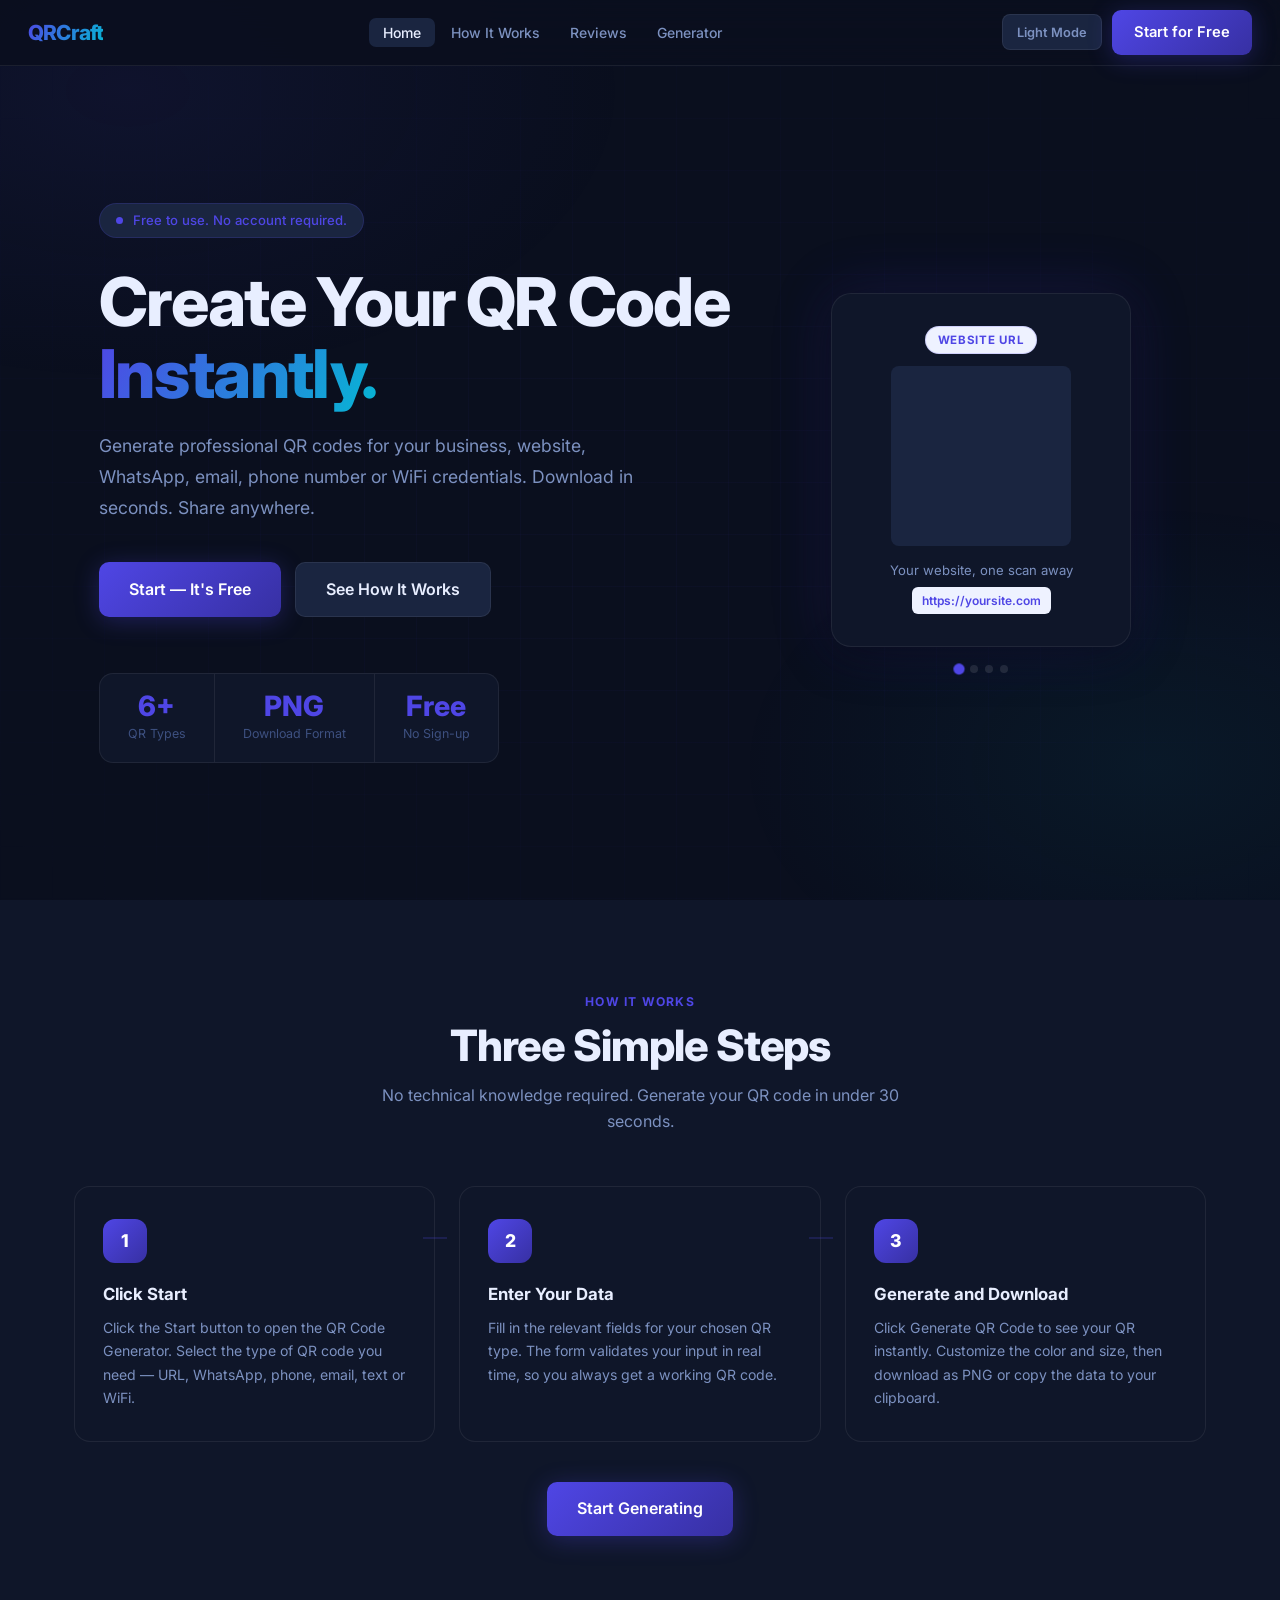
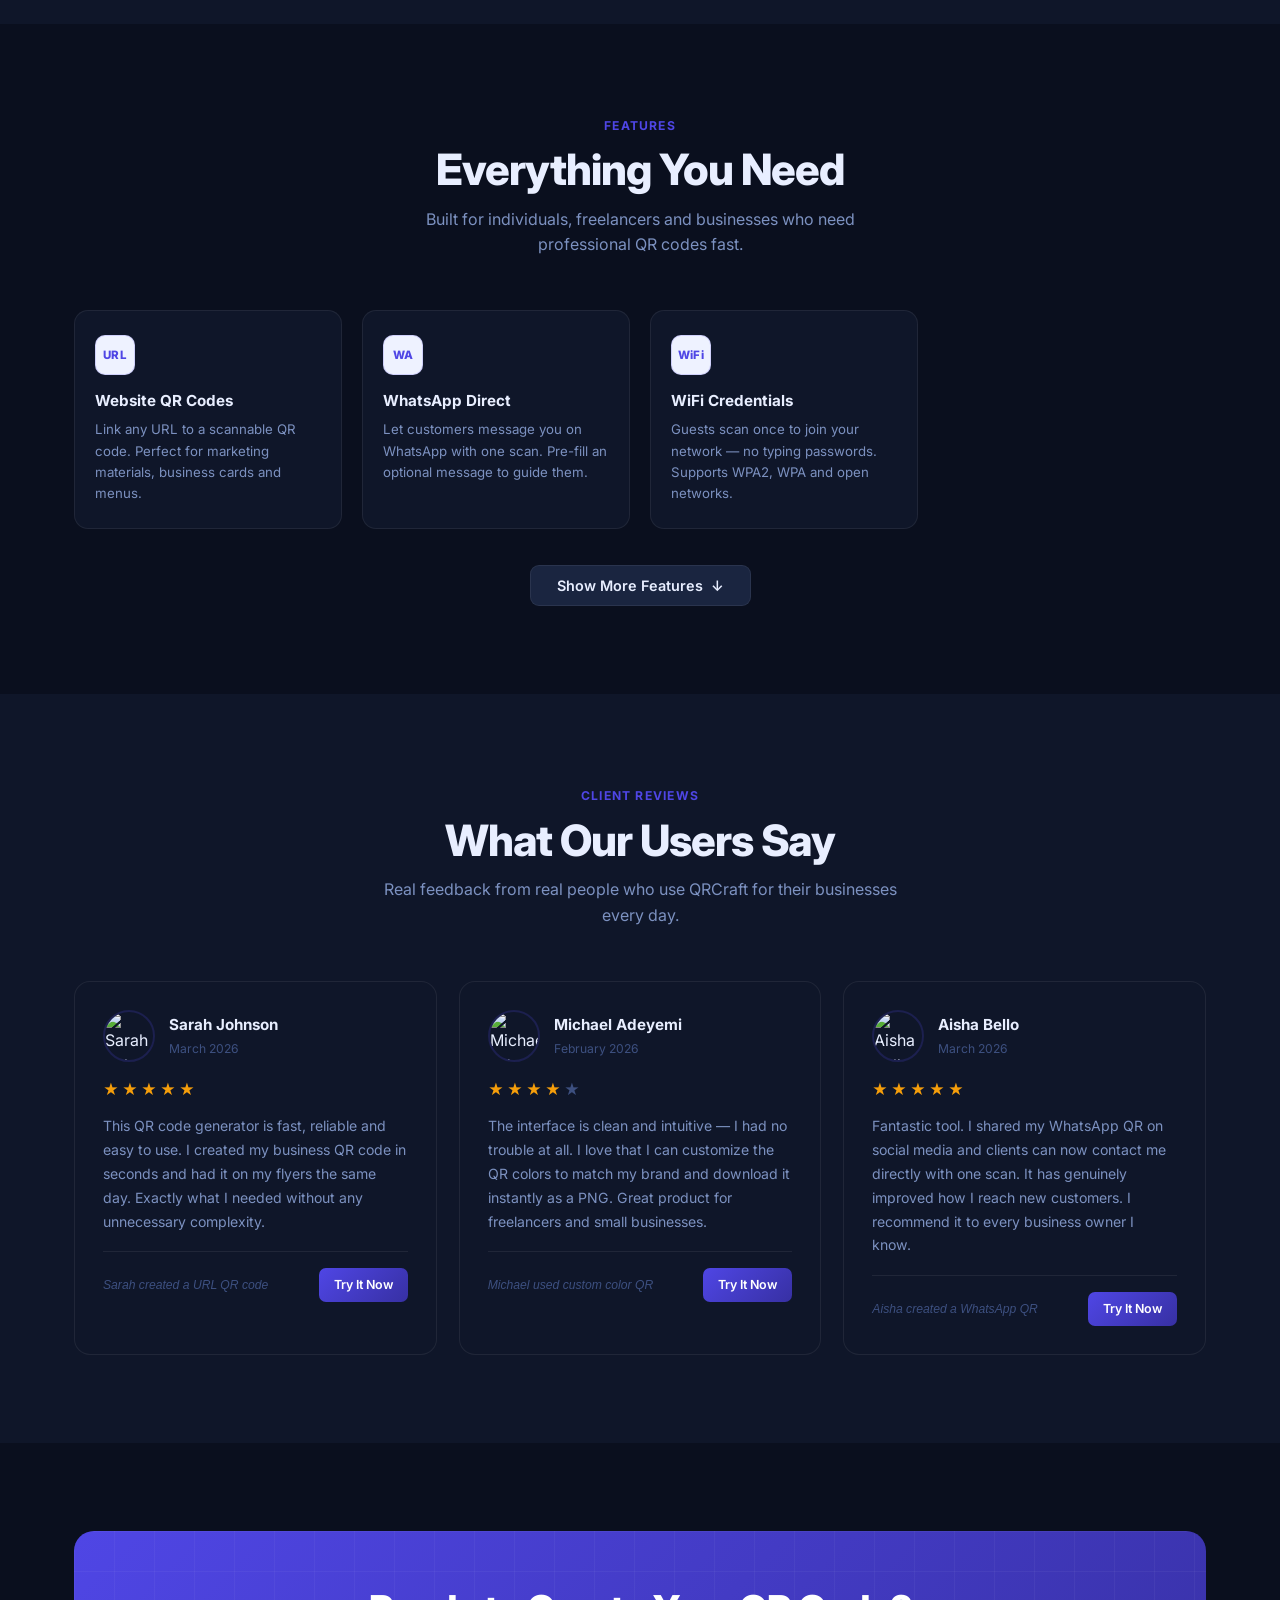
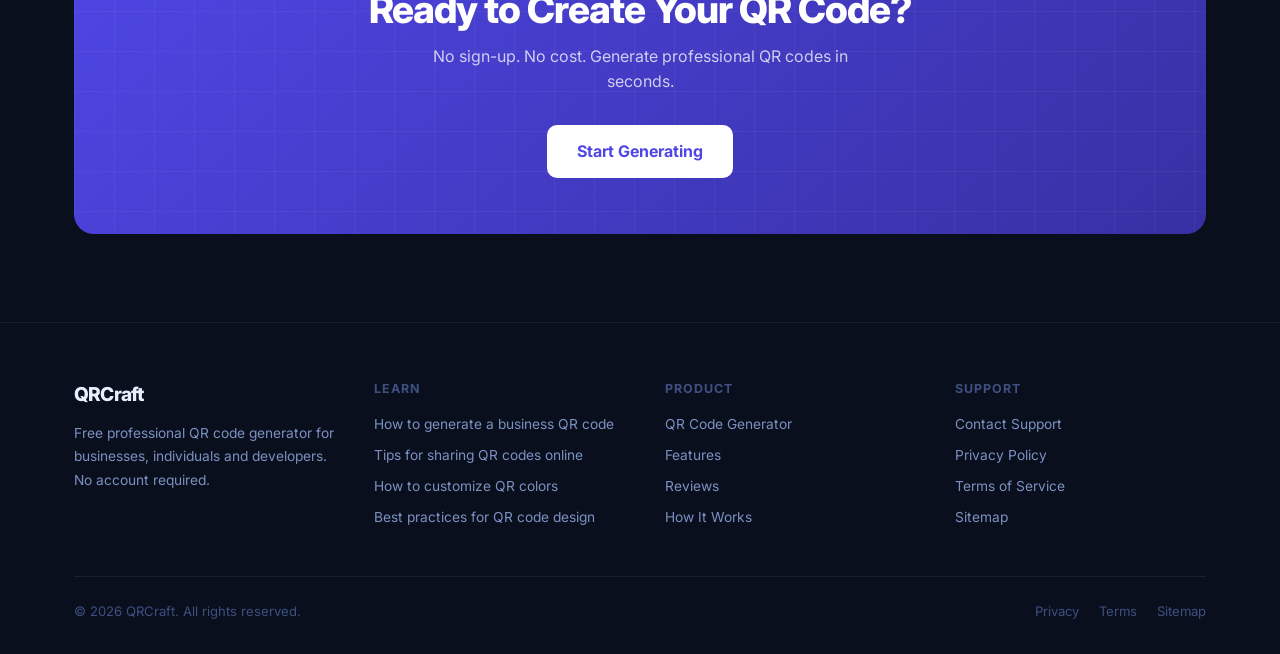
==== commit 2c989d45: "p" ====
--- a/index.html
+++ b/index.html
@@ -11,6 +11,104 @@
   <link rel="preconnect" href="https://fonts.gstatic.com" crossorigin />
   <link href="https://fonts.googleapis.com/css2?family=Inter:wght@400;500;600;700;800&display=swap" rel="stylesheet" />
   <link rel="stylesheet" href="style.css">
+  <style>
+    /* ── HERO SLIDESHOW ── */
+    .hero-slide-outer { position: relative; width: 100%; min-height: 320px; }
+    .hero-slide {
+      position: absolute; inset: 0;
+      display: flex; justify-content: center;
+      opacity: 0; transform: translateY(18px) scale(.97);
+      transition: opacity .6s cubic-bezier(.4,0,.2,1), transform .6s cubic-bezier(.4,0,.2,1);
+      pointer-events: none;
+    }
+    .hero-slide.active {
+      opacity: 1; transform: none;
+      position: relative; pointer-events: all;
+    }
+    .hero-slide.exit { opacity: 0; transform: translateY(-14px) scale(.97); }
+    .slide-type-label {
+      display: inline-flex; align-items: center; gap: 7px;
+      font-size: .72rem; font-weight: 700; letter-spacing: .06em; text-transform: uppercase;
+      color: var(--brand); background: var(--brand-light);
+      border: 1px solid var(--brand-border); border-radius: 100px;
+      padding: 4px 12px; margin-bottom: 12px;
+    }
+    .slide-dots { display: flex; justify-content: center; gap: 7px; margin-top: 18px; }
+    .slide-dot {
+      width: 8px; height: 8px; border-radius: 50%;
+      background: var(--bdr2); border: none; cursor: pointer;
+      transition: background .25s, transform .25s;
+    }
+    .slide-dot.active { background: var(--brand); transform: scale(1.4); }
+
+    /* ── HOW IT WORKS ANIMATION ── */
+    .hiw-card {
+      opacity: 0; transform: translateY(30px);
+      transition: opacity .55s cubic-bezier(.4,0,.2,1), transform .55s cubic-bezier(.4,0,.2,1);
+    }
+    .hiw-card.vis { opacity: 1; transform: none; }
+    .hiw-card:nth-child(1) { transition-delay: 0s; }
+    .hiw-card:nth-child(2) { transition-delay: .13s; }
+    .hiw-card:nth-child(3) { transition-delay: .26s; }
+    .hiw-card:hover .hiw-num { transform: scale(1.13); box-shadow: 0 0 0 7px var(--brand-glow); }
+    .hiw-num { transition: transform .2s, box-shadow .2s; }
+    .hiw-connector { width: 0; transition: width .55s .5s cubic-bezier(.4,0,.2,1); }
+    .hiw-card.vis .hiw-connector { width: 24px; }
+
+    /* ── FEATURES ANIMATION + LOAD MORE ── */
+    .feature-card {
+      opacity: 0; transform: translateY(20px);
+      transition: opacity .45s cubic-bezier(.4,0,.2,1), transform .45s cubic-bezier(.4,0,.2,1), border-color .2s;
+    }
+    .feature-card.vis  { opacity: 1; transform: none; }
+    .feature-card.more { display: none; }
+    .feature-card:nth-child(1){transition-delay:0s}
+    .feature-card:nth-child(2){transition-delay:.07s}
+    .feature-card:nth-child(3){transition-delay:.14s}
+    .feature-card:nth-child(4){transition-delay:0s}
+    .feature-card:nth-child(5){transition-delay:.07s}
+    .feature-card:nth-child(6){transition-delay:.14s}
+
+    .features-foot { text-align: center; margin-top: 36px; }
+    .btn-more {
+      display: inline-flex; align-items: center; gap: 8px;
+      padding: 11px 26px; border-radius: 9px;
+      background: var(--surf); border: 1.5px solid var(--bdr);
+      color: var(--tx); font-size: .9rem; font-weight: 600;
+      cursor: pointer; font-family: 'Inter', sans-serif;
+      transition: background .18s, border-color .18s, color .18s;
+    }
+    .btn-more:hover { background: var(--surf2); border-color: var(--brand-border); color: var(--brand); }
+    .btn-more .arr { display: inline-block; transition: transform .25s; }
+    .btn-more.open .arr { transform: rotate(180deg); }
+
+    /* ── REVIEW ANIMATION + CTA ── */
+    .review-card {
+      opacity: 0; transform: translateY(24px);
+      transition: opacity .5s cubic-bezier(.4,0,.2,1), transform .5s cubic-bezier(.4,0,.2,1), border-color .2s;
+    }
+    .review-card.vis { opacity: 1; transform: none; }
+    .review-card:nth-child(1){transition-delay:0s}
+    .review-card:nth-child(2){transition-delay:.12s}
+    .review-card:nth-child(3){transition-delay:.24s}
+    .review-cta {
+      margin-top: 18px; padding-top: 16px; border-top: 1px solid var(--bdr);
+      display: flex; align-items: center; justify-content: space-between; gap: 10px; flex-wrap: wrap;
+    }
+    .review-cta-note { font-size: .76rem; color: var(--tx3); font-style: italic; }
+    .review-cta-btn {
+      display: inline-flex; align-items: center; gap: 5px;
+      padding: 7px 15px; border-radius: 7px;
+      background: linear-gradient(135deg, var(--brand), var(--brand-dark));
+      color: #fff; font-size: .78rem; font-weight: 600; white-space: nowrap;
+      transition: filter .15s, transform .15s;
+    }
+    .review-cta-btn:hover { filter: brightness(1.1); transform: translateY(-1px); }
+
+    /* ── STAT COUNT-UP ── */
+    @keyframes statPop { 0%{transform:scale(1)} 45%{transform:scale(1.15)} 100%{transform:scale(1)} }
+    .hstat-num.pop { animation: statPop .38s cubic-bezier(.4,0,.2,1); }
+  </style>
 </head>
 <body>
 
@@ -46,6 +144,8 @@
     <div class="hero-grid"></div>
     <div class="container">
       <div class="hero-wrap">
+
+        <!-- Left: copy -->
         <div class="hero-content">
           <div class="hero-pill">
             <span class="hero-pill-dot"></span>
@@ -57,36 +157,86 @@
           </h1>
           <p class="hero-sub">
             Generate professional QR codes for your business, website, WhatsApp,
-            email, phone number or WiFi credentials. Download in seconds.
-            Share anywhere.
+            email, phone number or WiFi credentials. Download in seconds. Share anywhere.
           </p>
           <div class="hero-btns">
             <a href="qrcode.html" class="btn btn-brand btn-lg">Start — It's Free</a>
             <a href="#how-it-works" class="btn btn-ghost btn-lg">See How It Works</a>
           </div>
-          <div class="hero-stats">
+          <div class="hero-stats" id="heroStats">
             <div class="hstat">
-              <span class="hstat-num">6+</span>
+              <span class="hstat-num" id="stat1" data-to="6" data-suffix="+">0+</span>
               <span class="hstat-lbl">QR Types</span>
             </div>
             <div class="hstat">
-              <span class="hstat-num">PNG</span>
+              <span class="hstat-num" id="stat2" data-text="PNG">PNG</span>
               <span class="hstat-lbl">Download Format</span>
             </div>
             <div class="hstat">
-              <span class="hstat-num">Free</span>
+              <span class="hstat-num" id="stat3" data-text="Free">Free</span>
               <span class="hstat-lbl">No Sign-up</span>
             </div>
           </div>
         </div>
 
+        <!-- Right: animated QR slideshow -->
         <div class="hero-visual">
-          <div class="hero-qr-mockup">
-            <div id="heroQR" style="width:180px;height:180px;margin:0 auto 16px;border-radius:10px;overflow:hidden;background:var(--surf)"></div>
-            <div class="hero-qr-caption">Scan to visit QRCraft</div>
-            <div class="hero-qr-url">qrcraft.app</div>
-          </div>
-        </div>
+          <div style="width:100%;max-width:300px">
+
+            <div class="hero-slide-outer" id="slideOuter">
+
+              <!-- Slide 0: URL -->
+              <div class="hero-slide active" data-idx="0">
+                <div class="hero-qr-mockup" style="width:100%">
+                  <div class="slide-type-label">Website URL</div>
+                  <div id="qr0" style="width:180px;height:180px;margin:0 auto;overflow:hidden;border-radius:8px;background:var(--surf)"></div>
+                  <div class="hero-qr-caption" style="margin-top:14px">Your website, one scan away</div>
+                  <div class="hero-qr-url">https://yoursite.com</div>
+                </div>
+              </div>
+
+              <!-- Slide 1: WhatsApp -->
+              <div class="hero-slide" data-idx="1">
+                <div class="hero-qr-mockup" style="width:100%">
+                  <div class="slide-type-label" style="background:rgba(37,211,102,.12);color:#25d366;border-color:rgba(37,211,102,.3)">WhatsApp Direct</div>
+                  <div id="qr1" style="width:180px;height:180px;margin:0 auto;overflow:hidden;border-radius:8px;background:var(--surf)"></div>
+                  <div class="hero-qr-caption" style="margin-top:14px">Customers message you instantly</div>
+                  <div class="hero-qr-url" style="background:rgba(37,211,102,.1);color:#25d366;border:1px solid rgba(37,211,102,.25)">wa.me/your-number</div>
+                </div>
+              </div>
+
+              <!-- Slide 2: WiFi -->
+              <div class="hero-slide" data-idx="2">
+                <div class="hero-qr-mockup" style="width:100%">
+                  <div class="slide-type-label" style="background:rgba(6,182,212,.1);color:var(--accent);border-color:rgba(6,182,212,.25)">WiFi Credentials</div>
+                  <div id="qr2" style="width:180px;height:180px;margin:0 auto;overflow:hidden;border-radius:8px;background:var(--surf)"></div>
+                  <div class="hero-qr-caption" style="margin-top:14px">Guests join your network in one scan</div>
+                  <div class="hero-qr-url" style="background:rgba(6,182,212,.1);color:var(--accent);border:1px solid rgba(6,182,212,.22)">WIFI:T:WPA2;S:YourNet;;</div>
+                </div>
+              </div>
+
+              <!-- Slide 3: Email -->
+              <div class="hero-slide" data-idx="3">
+                <div class="hero-qr-mockup" style="width:100%">
+                  <div class="slide-type-label" style="background:rgba(249,115,22,.1);color:#f97316;border-color:rgba(249,115,22,.25)">Email Address</div>
+                  <div id="qr3" style="width:180px;height:180px;margin:0 auto;overflow:hidden;border-radius:8px;background:var(--surf)"></div>
+                  <div class="hero-qr-caption" style="margin-top:14px">Open a new email with one scan</div>
+                  <div class="hero-qr-url" style="background:rgba(249,115,22,.1);color:#f97316;border:1px solid rgba(249,115,22,.22)">mailto:hello@yourbiz.com</div>
+                </div>
+              </div>
+
+            </div><!-- end slide-outer -->
+
+            <!-- Dot indicators -->
+            <div class="slide-dots" id="slideDots">
+              <button class="slide-dot active" data-n="0" aria-label="Slide 1"></button>
+              <button class="slide-dot" data-n="1" aria-label="Slide 2"></button>
+              <button class="slide-dot" data-n="2" aria-label="Slide 3"></button>
+              <button class="slide-dot" data-n="3" aria-label="Slide 4"></button>
+            </div>
+          </div>
+        </div>
+
       </div>
     </div>
   </section>
@@ -99,7 +249,7 @@
         <h2 class="sec-title">Three Simple Steps</h2>
         <p class="sec-sub">No technical knowledge required. Generate your QR code in under 30 seconds.</p>
       </div>
-      <div class="hiw-grid">
+      <div class="hiw-grid" id="hiwGrid">
         <div class="hiw-card">
           <div class="hiw-num">1</div>
           <div class="hiw-title">Click Start</div>
@@ -132,7 +282,7 @@
         <h2 class="sec-title">Everything You Need</h2>
         <p class="sec-sub">Built for individuals, freelancers and businesses who need professional QR codes fast.</p>
       </div>
-      <div class="features-grid">
+      <div class="features-grid" id="featGrid">
         <div class="feature-card">
           <div class="feature-icon">URL</div>
           <div class="feature-title">Website QR Codes</div>
@@ -148,21 +298,27 @@
           <div class="feature-title">WiFi Credentials</div>
           <p class="feature-desc">Guests scan once to join your network — no typing passwords. Supports WPA2, WPA and open networks.</p>
         </div>
-        <div class="feature-card">
+        <!-- hidden extras -->
+        <div class="feature-card more">
           <div class="feature-icon">TEL</div>
           <div class="feature-title">Phone Number</div>
           <p class="feature-desc">Encode your phone number so customers can call or save your contact with a single scan.</p>
         </div>
-        <div class="feature-card">
-          <div class="feature-icon">IMG</div>
+        <div class="feature-card more">
+          <div class="feature-icon">PNG</div>
           <div class="feature-title">Download as PNG</div>
           <p class="feature-desc">Download your QR code as a high-quality PNG file, ready for print or digital use at any size.</p>
         </div>
-        <div class="feature-card">
+        <div class="feature-card more">
           <div class="feature-icon">CLR</div>
           <div class="feature-title">Color Customization</div>
           <p class="feature-desc">Match your QR code to your brand colors. Change foreground and background independently.</p>
         </div>
+      </div>
+      <div class="features-foot">
+        <button class="btn-more" id="btnMore" onclick="toggleMore()">
+          Show More Features <span class="arr">&#8595;</span>
+        </button>
       </div>
     </div>
   </section>
@@ -177,88 +333,70 @@
       </div>
       <div class="reviews-grid">
 
-        <!-- Review 1 -->
         <div class="review-card">
           <div class="review-header">
-            <img
-              src="https://images.unsplash.com/photo-1494790108755-2616b612b786?w=100&h=100&fit=crop&crop=face"
-              alt="Sarah Johnson"
-              class="review-avatar"
-              loading="lazy"
-            />
+            <img src="https://images.unsplash.com/photo-1494790108755-2616b612b786?w=100&h=100&fit=crop&crop=face" alt="Sarah Johnson" class="review-avatar" loading="lazy" />
             <div>
               <div class="review-name">Sarah Johnson</div>
               <div class="review-date">March 2026</div>
             </div>
           </div>
           <div class="review-stars">
-            <span class="star">&#9733;</span>
-            <span class="star">&#9733;</span>
-            <span class="star">&#9733;</span>
-            <span class="star">&#9733;</span>
-            <span class="star">&#9733;</span>
+            <span class="star">&#9733;</span><span class="star">&#9733;</span><span class="star">&#9733;</span><span class="star">&#9733;</span><span class="star">&#9733;</span>
           </div>
           <p class="review-text">
-            This QR code generator is fast, reliable and incredibly easy to use.
+            This QR code generator is fast, reliable and easy to use.
             I created my business QR code in seconds and had it on my flyers the same day.
             Exactly what I needed without any unnecessary complexity.
           </p>
-        </div>
-
-        <!-- Review 2 -->
+          <div class="review-cta">
+            <span class="review-cta-note">Sarah created a URL QR code</span>
+            <a href="qrcode.html" class="review-cta-btn">Try It Now</a>
+          </div>
+        </div>
+
         <div class="review-card">
           <div class="review-header">
-            <img
-              src="https://images.unsplash.com/photo-1507003211169-0a1dd7228f2d?w=100&h=100&fit=crop&crop=face"
-              alt="Michael Adeyemi"
-              class="review-avatar"
-              loading="lazy"
-            />
+            <img src="https://images.unsplash.com/photo-1507003211169-0a1dd7228f2d?w=100&h=100&fit=crop&crop=face" alt="Michael Adeyemi" class="review-avatar" loading="lazy" />
             <div>
               <div class="review-name">Michael Adeyemi</div>
               <div class="review-date">February 2026</div>
             </div>
           </div>
           <div class="review-stars">
-            <span class="star">&#9733;</span>
-            <span class="star">&#9733;</span>
-            <span class="star">&#9733;</span>
-            <span class="star">&#9733;</span>
-            <span class="star" style="color:var(--tx3)">&#9733;</span>
+            <span class="star">&#9733;</span><span class="star">&#9733;</span><span class="star">&#9733;</span><span class="star">&#9733;</span><span class="star" style="color:var(--tx3)">&#9733;</span>
           </div>
           <p class="review-text">
             The interface is clean and intuitive — I had no trouble at all.
             I love that I can customize the QR colors to match my brand and download
             it instantly as a PNG. Great product for freelancers and small businesses.
           </p>
-        </div>
-
-        <!-- Review 3 -->
+          <div class="review-cta">
+            <span class="review-cta-note">Michael used custom color QR</span>
+            <a href="qrcode.html" class="review-cta-btn">Try It Now</a>
+          </div>
+        </div>
+
         <div class="review-card">
           <div class="review-header">
-            <img
-              src="https://images.unsplash.com/photo-1531123897727-8f129e1688ce?w=100&h=100&fit=crop&crop=face"
-              alt="Aisha Bello"
-              class="review-avatar"
-              loading="lazy"
-            />
+            <img src="https://images.unsplash.com/photo-1531123897727-8f129e1688ce?w=100&h=100&fit=crop&crop=face" alt="Aisha Bello" class="review-avatar" loading="lazy" />
             <div>
               <div class="review-name">Aisha Bello</div>
               <div class="review-date">March 2026</div>
             </div>
           </div>
           <div class="review-stars">
-            <span class="star">&#9733;</span>
-            <span class="star">&#9733;</span>
-            <span class="star">&#9733;</span>
-            <span class="star">&#9733;</span>
-            <span class="star">&#9733;</span>
+            <span class="star">&#9733;</span><span class="star">&#9733;</span><span class="star">&#9733;</span><span class="star">&#9733;</span><span class="star">&#9733;</span>
           </div>
           <p class="review-text">
             Fantastic tool. I shared my WhatsApp QR on social media and clients
             can now contact me directly with one scan. It has genuinely improved
             how I reach new customers. I recommend it to every business owner I know.
           </p>
+          <div class="review-cta">
+            <span class="review-cta-note">Aisha created a WhatsApp QR</span>
+            <a href="qrcode.html" class="review-cta-btn">Try It Now</a>
+          </div>
         </div>
 
       </div>
@@ -313,10 +451,7 @@
           </div>
         </div>
       </div>
-
-      <!-- Ad Slot: paste your Google AdSense script tag here -->
       <div class="ad-slot" style="display:none"></div>
-
       <div class="footer-bottom">
         <span>&copy; 2026 QRCraft. All rights reserved.</span>
         <div class="footer-bottom-links">
@@ -327,7 +462,6 @@
       </div>
     </div>
   </footer>
-
 
   <!-- COMING SOON MODAL -->
   <div id="comingSoonOverlay" style="display:none;position:fixed;inset:0;z-index:9999;background:rgba(0,0,0,.65);backdrop-filter:blur(8px);align-items:center;justify-content:center;padding:24px">
@@ -338,92 +472,162 @@
       <button onclick="closeComingSoon()" style="width:100%;padding:12px;border-radius:9px;background:linear-gradient(135deg,var(--brand),var(--brand-dark));color:#fff;font-size:.92rem;font-weight:600;border:none;cursor:pointer;font-family:inherit">Close</button>
     </div>
   </div>
-  <style>
-    @keyframes csIn { from{opacity:0;transform:scale(.94)} to{opacity:1;transform:none} }
-  </style>
-
-  <!-- BACK TO TOP -->
+  <style>@keyframes csIn{from{opacity:0;transform:scale(.94)}to{opacity:1;transform:none}}</style>
+
   <button class="btt" id="btt" onclick="window.scrollTo({top:0,behavior:'smooth'})" aria-label="Back to top">&#8593;</button>
-
-  <!-- TOAST -->
   <div class="toast-region" id="toastRegion"></div>
 
   <script src="https://cdnjs.cloudflare.com/ajax/libs/qrcodejs/1.0.0/qrcode.min.js"></script>
   <script>
-    // ── Theme ──
-    (function() {
-      var t = localStorage.getItem('qrc_theme') || 'dark';
-      document.documentElement.setAttribute('data-theme', t);
-      var btn = document.getElementById('themeToggle');
-      if (btn) btn.textContent = t === 'dark' ? 'Light Mode' : 'Dark Mode';
-    })();
-    document.getElementById('themeToggle').addEventListener('click', function() {
-      var cur  = document.documentElement.getAttribute('data-theme');
-      var next = cur === 'dark' ? 'light' : 'dark';
-      document.documentElement.setAttribute('data-theme', next);
-      localStorage.setItem('qrc_theme', next);
-      this.textContent = next === 'dark' ? 'Light Mode' : 'Dark Mode';
+  /* ── THEME ── */
+  (function(){
+    var t = localStorage.getItem('qrc_theme') || 'dark';
+    document.documentElement.setAttribute('data-theme', t);
+    document.getElementById('themeToggle').textContent = t === 'dark' ? 'Light Mode' : 'Dark Mode';
+  })();
+  document.getElementById('themeToggle').addEventListener('click', function(){
+    var cur = document.documentElement.getAttribute('data-theme');
+    var nxt = cur === 'dark' ? 'light' : 'dark';
+    document.documentElement.setAttribute('data-theme', nxt);
+    localStorage.setItem('qrc_theme', nxt);
+    this.textContent = nxt === 'dark' ? 'Light Mode' : 'Dark Mode';
+  });
+
+  /* ── HAMBURGER ── */
+  document.getElementById('hamburger').addEventListener('click', function(){
+    var nav = document.getElementById('mobileNav');
+    var o   = nav.classList.toggle('open');
+    this.classList.toggle('open', o);
+    this.setAttribute('aria-expanded', String(o));
+  });
+  document.querySelectorAll('.mobile-nav a').forEach(function(a){
+    a.addEventListener('click', function(){
+      document.getElementById('mobileNav').classList.remove('open');
+      document.getElementById('hamburger').classList.remove('open');
     });
-
-    // ── Hamburger ──
-    document.getElementById('hamburger').addEventListener('click', function() {
-      var nav  = document.getElementById('mobileNav');
-      var open = nav.classList.toggle('open');
-      this.classList.toggle('open', open);
-      this.setAttribute('aria-expanded', String(open));
+  });
+
+  /* ── BACK TO TOP ── */
+  window.addEventListener('scroll', function(){
+    document.getElementById('btt').classList.toggle('vis', window.scrollY > 400);
+  }, { passive: true });
+
+  /* ── COMING SOON ── */
+  function showComingSoon(e){ if(e){e.preventDefault();e.stopPropagation();} document.getElementById('comingSoonOverlay').style.display='flex'; }
+  function closeComingSoon(){ document.getElementById('comingSoonOverlay').style.display='none'; }
+  document.getElementById('comingSoonOverlay').addEventListener('click',function(ev){ if(ev.target===this) closeComingSoon(); });
+  document.addEventListener('keydown',function(e){ if(e.key==='Escape') closeComingSoon(); });
+
+  /* ── HERO QR SLIDESHOW ── */
+  var SLIDES = [
+    { id:'qr0', text:'https://qrcraft.app',             fg:'#4f46e5' },
+    { id:'qr1', text:'https://wa.me/2348012345678',      fg:'#25d366' },
+    { id:'qr2', text:'WIFI:T:WPA2;S:QRCraft_Guest;;',    fg:'#06b6d4' },
+    { id:'qr3', text:'mailto:hello@qrcraft.app',         fg:'#f97316' },
+  ];
+  var cur = 0, timer = null, built = false;
+
+  function buildQRs(){
+    if(built || !window.QRCode) return;
+    built = true;
+    SLIDES.forEach(function(s){
+      var w = document.getElementById(s.id);
+      if(!w) return;
+      w.innerHTML = '';
+      try {
+        new QRCode(w, { text:s.text, width:180, height:180, colorDark:s.fg, colorLight:'#ffffff', correctLevel:QRCode.CorrectLevel.M });
+        setTimeout(function(){
+          var el = w.querySelector('canvas') || w.querySelector('img');
+          if(el){ el.style.width='100%'; el.style.height='auto'; el.style.display='block'; }
+        }, 60);
+      } catch(e){}
     });
-    document.querySelectorAll('.mobile-nav a').forEach(function(a) {
-      a.addEventListener('click', function() {
-        document.getElementById('mobileNav').classList.remove('open');
-        document.getElementById('hamburger').classList.remove('open');
+  }
+
+  function goSlide(n){
+    var slides = document.querySelectorAll('.hero-slide');
+    var dots   = document.querySelectorAll('.slide-dot');
+    var prev   = cur;
+    cur = (n + slides.length) % slides.length;
+    slides[prev].classList.remove('active');
+    slides[prev].classList.add('exit');
+    setTimeout(function(){ slides[prev].classList.remove('exit'); }, 700);
+    slides[cur].classList.add('active');
+    dots.forEach(function(d, i){ d.classList.toggle('active', i === cur); });
+  }
+
+  function startTimer(){ clearInterval(timer); timer = setInterval(function(){ goSlide(cur+1); }, 3600); }
+
+  document.getElementById('slideDots').addEventListener('click', function(e){
+    var d = e.target.closest('.slide-dot');
+    if(!d) return;
+    goSlide(parseInt(d.dataset.n));
+    startTimer();
+  });
+
+  /* ── STAT COUNT-UP ── */
+  function countUp(el){
+    var to  = parseInt(el.dataset.to);
+    var sfx = el.dataset.suffix || '';
+    if(!to){ el.classList.add('pop'); setTimeout(function(){ el.classList.remove('pop'); },400); return; }
+    var dur = 900, t0 = null;
+    el.style.color = 'var(--accent)';
+    (function step(ts){
+      if(!t0) t0 = ts;
+      var p = Math.min((ts-t0)/dur, 1);
+      var e = 1-Math.pow(1-p, 3);
+      el.textContent = Math.round(e*to)+sfx;
+      if(p<1){ requestAnimationFrame(step); }
+      else { el.style.color=''; el.classList.add('pop'); setTimeout(function(){ el.classList.remove('pop'); },400); }
+    })(performance.now());
+  }
+
+  /* ── FEATURES LOAD MORE ── */
+  var moreOpen = false;
+  function toggleMore(){
+    var cards = document.querySelectorAll('.feature-card.more');
+    var btn   = document.getElementById('btnMore');
+    moreOpen  = !moreOpen;
+    if(moreOpen){
+      cards.forEach(function(c){ c.style.display=''; setTimeout(function(){ c.classList.add('vis'); },20); });
+      btn.innerHTML = 'Show Less Features <span class="arr">&#8595;</span>';
+      btn.classList.add('open');
+    } else {
+      cards.forEach(function(c){ c.classList.remove('vis'); setTimeout(function(){ c.style.display='none'; },460); });
+      btn.innerHTML = 'Show More Features <span class="arr">&#8595;</span>';
+      btn.classList.remove('open');
+    }
+  }
+
+  /* ── INTERSECTION OBSERVER (scroll-in animations) ── */
+  function watch(sel, cls, opts){
+    var ob = new IntersectionObserver(function(entries){
+      entries.forEach(function(en){ if(en.isIntersecting) en.target.classList.add(cls); });
+    }, opts || { threshold: 0.15 });
+    document.querySelectorAll(sel).forEach(function(el){ ob.observe(el); });
+    return ob;
+  }
+
+  /* ── BOOT ── */
+  document.addEventListener('DOMContentLoaded', function(){
+    buildQRs();
+    startTimer();
+
+    watch('.hiw-card', 'vis');
+    watch('.feature-card:not(.more)', 'vis');
+    watch('.review-card', 'vis');
+
+    // Stats count-up when stats row enters view
+    var statsOb = new IntersectionObserver(function(entries){
+      entries.forEach(function(en){
+        if(!en.isIntersecting) return;
+        document.querySelectorAll('.hstat-num[data-to]').forEach(countUp);
+        statsOb.disconnect();
       });
-    });
-
-    // ── Back to top ──
-    window.addEventListener('scroll', function() {
-      document.getElementById('btt').classList.toggle('vis', window.scrollY > 400);
-    }, { passive: true });
-
-    // ── Coming Soon modal ──
-    function showComingSoon(e) {
-      if (e) { e.preventDefault(); e.stopPropagation(); }
-      var overlay = document.getElementById('comingSoonOverlay');
-      overlay.style.display = 'flex';
-    }
-    function closeComingSoon() {
-      document.getElementById('comingSoonOverlay').style.display = 'none';
-    }
-    document.getElementById('comingSoonOverlay').addEventListener('click', function(ev) {
-      if (ev.target === this) closeComingSoon();
-    });
-    document.addEventListener('keydown', function(e) {
-      if (e.key === 'Escape') closeComingSoon();
-    });
-
-    // ── Hero QR ── QRCode.js is already loaded above, so generate immediately on DOMContentLoaded
-    document.addEventListener('DOMContentLoaded', function() {
-      var wrap = document.getElementById('heroQR');
-      if (!wrap || !window.QRCode) return;
-      wrap.innerHTML = '';
-      new QRCode(wrap, {
-        text:         'https://qrcraft.app',
-        width:        180,
-        height:       180,
-        colorDark:    '#4f46e5',
-        colorLight:   '#ffffff',
-        correctLevel: QRCode.CorrectLevel.M
-      });
-      // Ensure the canvas scales to fill its container on all screen sizes
-      setTimeout(function() {
-        var el = wrap.querySelector('canvas') || wrap.querySelector('img');
-        if (el) {
-          el.style.width   = '100%';
-          el.style.height  = 'auto';
-          el.style.display = 'block';
-          el.style.borderRadius = '8px';
-        }
-      }, 50);
-    });
+    }, { threshold: 0.5 });
+    var statsEl = document.getElementById('heroStats');
+    if(statsEl) statsOb.observe(statsEl);
+  });
   </script>
 </body>
 </html>
